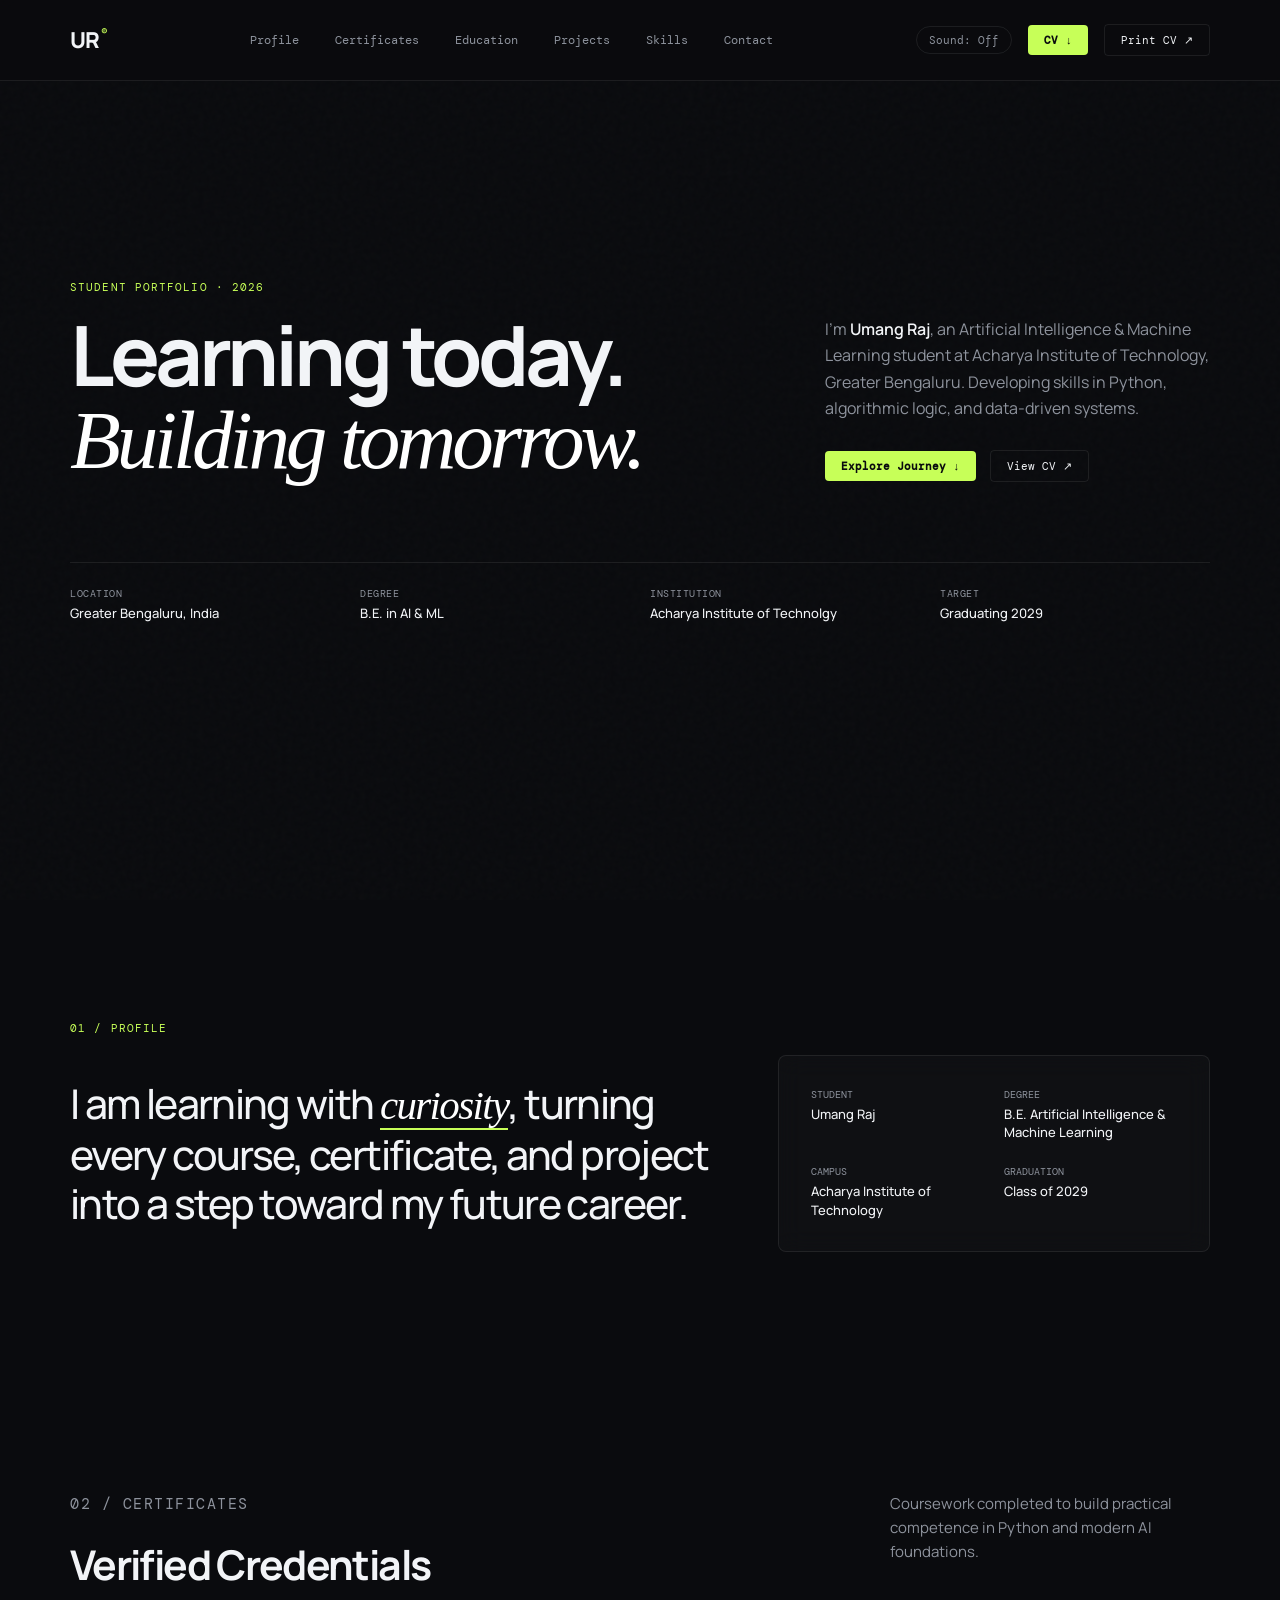
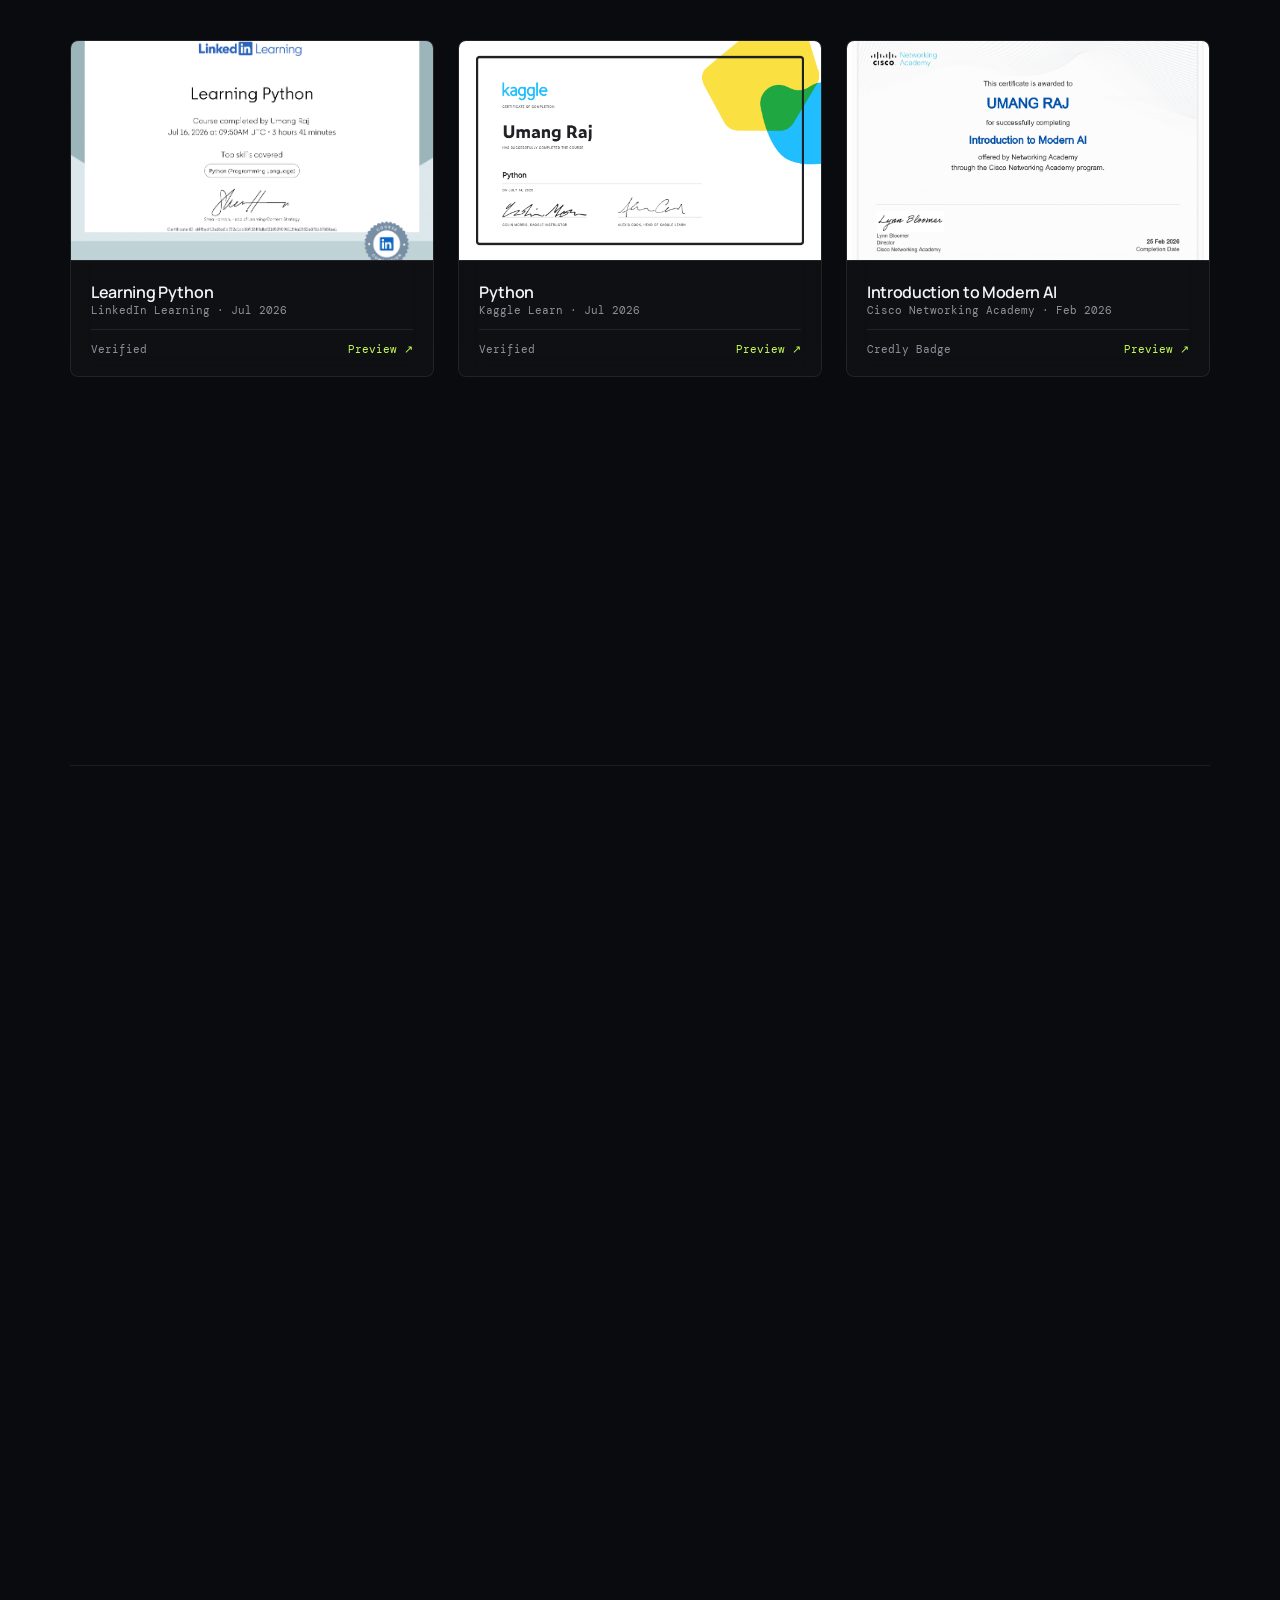
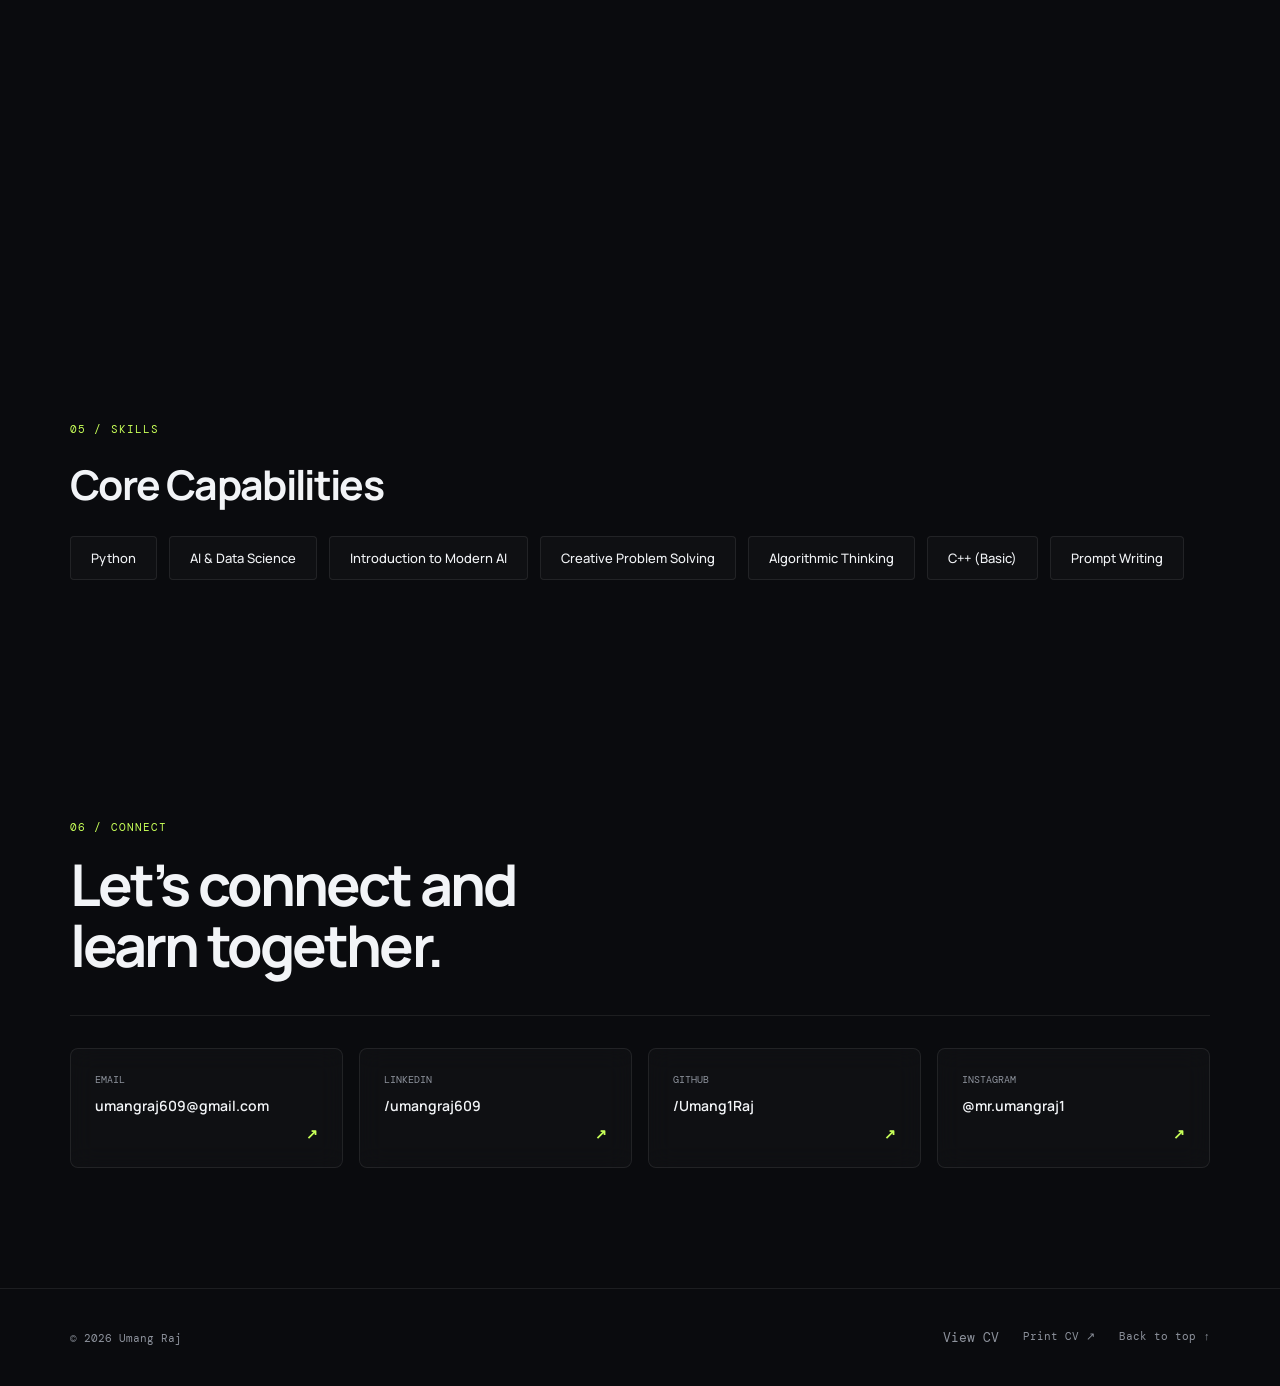
==== index.html @ 202e2e95 "first commit" ====
<!doctype html>
<html lang="en">
  <head>
    <meta charset="UTF-8" />
    <meta name="viewport" content="width=device-width, initial-scale=1.0" />
    <meta name="description" content="Umang Raj — AI & ML Student Portfolio. Minimalist 3D Website." />
    <title>Umang Raj — AI &amp; ML Student Portfolio</title>
    
    <!-- Fonts -->
    <link rel="preconnect" href="https://fonts.googleapis.com" />
    <link rel="preconnect" href="https://fonts.gstatic.com" crossorigin />
    <link href="https://fonts.googleapis.com/css2?family=DM+Mono:wght@400;500&family=Manrope:wght@400;500;600;700&display=swap" rel="stylesheet" />
    
    <link rel="stylesheet" href="styles.css" />
  </head>
  <body>
    <!-- Minimalist 3D WebGL Background -->
    <div id="webgl-canvas-container" aria-hidden="true"></div>
    <div class="grain" aria-hidden="true"></div>

    <!-- Minimalist Header -->
    <header class="site-header">
      <div class="wrap header-inner">
        <a class="logo" href="#top" aria-label="Umang Raj home">UR<span>®</span></a>
        
        <nav class="site-nav" id="site-nav" aria-label="Main navigation">
          <a href="#profile">Profile</a>
          <a href="#certificates">Certificates</a>
          <a href="#education">Education</a>
          <a href="#projects">Projects</a>
          <a href="#skills">Skills</a>
          <a href="#contact">Contact</a>
        </nav>

        <div class="header-actions">
          <button class="btn-audio" id="sound-toggle-btn" aria-label="Toggle sound effects">
            Sound: Off
          </button>
          <button class="btn-primary open-cv-modal" aria-label="View CV">
            CV ↓
          </button>
          <a class="btn-secondary" href="cv.html" target="_blank" rel="noreferrer">
            Print CV ↗
          </a>
          <button class="mobile-toggle" id="mobile-nav-toggle" aria-label="Toggle navigation">
            ☰
          </button>
        </div>
      </div>
    </header>

    <main id="top">
      <!-- HERO -->
      <section class="hero wrap section">
        <p class="eyebrow reveal">Student Portfolio · 2026</p>
        <div class="hero-grid">
          <h1 class="reveal">
            Learning today.<br />
            <em>Building tomorrow.</em>
          </h1>
          <div class="hero-intro reveal">
            <p>
              I’m <strong>Umang Raj</strong>, an Artificial Intelligence &amp; Machine Learning student at Acharya Institute of Technology, Greater Bengaluru. Developing skills in Python, algorithmic logic, and data-driven systems.
            </p>
            <div class="hero-actions">
              <a class="btn-primary" href="#certificates">
                Explore Journey ↓
              </a>
              <button class="btn-secondary open-cv-modal">
                View CV ↗
              </button>
            </div>
          </div>
        </div>

        <div class="hero-facts-row reveal">
          <div class="hero-fact">
            <span>Location</span>
            <strong>Greater Bengaluru, India</strong>
          </div>
          <div class="hero-fact">
            <span>Degree</span>
            <strong>B.E. in AI &amp; ML</strong>
          </div>
          <div class="hero-fact">
            <span>Institution</span>
            <strong>Acharya Institute of Technolgy</strong>
          </div>
          <div class="hero-fact">
            <span>Target</span>
            <strong>Graduating 2029</strong>
          </div>
        </div>
      </section>

      <!-- 01: PROFILE -->
      <section id="profile" class="profile wrap section">
        <p class="eyebrow reveal">01 / Profile</p>
        <div class="profile-content">
          <p class="display-quote reveal">
            I am learning with <mark>curiosity</mark>, turning every course, certificate, and project into a step toward my future career.
          </p>
          <div class="tilt-card profile-meta-card reveal">
            <div>
              <span>Student</span>
              <strong>Umang Raj</strong>
            </div>
            <div>
              <span>Degree</span>
              <strong>B.E. Artificial Intelligence &amp; Machine Learning</strong>
            </div>
            <div>
              <span>Campus</span>
              <strong>Acharya Institute of Technology</strong>
            </div>
            <div>
              <span>Graduation</span>
              <strong>Class of 2029</strong>
            </div>
          </div>
        </div>
      </section>

      <!-- 02: CERTIFICATES -->
      <section id="certificates" class="certificates wrap section">
        <div class="section-heading">
          <div>
            <p class="eyebrow reveal">02 / Certificates</p>
            <h2 class="reveal">Verified Credentials</h2>
          </div>
          <p class="reveal">
            Coursework completed to build practical competence in Python and modern AI foundations.
          </p>
        </div>

        <div class="cert-grid">
          <!-- Cert 1 -->
          <div class="tilt-card cert-card reveal" data-cert-id="python-linkedin">
            <div class="cert-thumb">
              <img src="assets/certificates/linkedin-learning-python-umang-raj.jpg" alt="Learning Python - LinkedIn Learning" loading="lazy" />
            </div>
            <div class="cert-info">
              <div>
                <h3>Learning Python</h3>
                <p>LinkedIn Learning · Jul 2026</p>
              </div>
              <div class="cert-footer">
                <span>Verified</span>
                <span class="link-inspect">Preview ↗</span>
              </div>
            </div>
          </div>

          <!-- Cert 2 -->
          <div class="tilt-card cert-card reveal" data-cert-id="python-kaggle">
            <div class="cert-thumb">
              <img src="assets/certificates/kaggle-python-umang-raj.png" alt="Python - Kaggle Learn" loading="lazy" />
            </div>
            <div class="cert-info">
              <div>
                <h3>Python</h3>
                <p>Kaggle Learn · Jul 2026</p>
              </div>
              <div class="cert-footer">
                <span>Verified</span>
                <span class="link-inspect">Preview ↗</span>
              </div>
            </div>
          </div>

          <!-- Cert 3 -->
          <div class="tilt-card cert-card reveal" data-cert-id="modern-ai-cisco">
            <div class="cert-thumb">
              <img src="assets/certificates/introduction-modern-ai-umang-raj.jpg" alt="Introduction to Modern AI - Cisco" loading="lazy" />
            </div>
            <div class="cert-info">
              <div>
                <h3>Introduction to Modern AI</h3>
                <p>Cisco Networking Academy · Feb 2026</p>
              </div>
              <div class="cert-footer">
                <span>Credly Badge</span>
                <span class="link-inspect">Preview ↗</span>
              </div>
            </div>
          </div>
        </div>
      </section>

      <!-- 03: EDUCATION -->
      <section id="education" class="education wrap section">
        <div class="section-heading">
          <div>
            <p class="eyebrow reveal">03 / Education</p>
            <h2 class="reveal">Academic Pathway</h2>
          </div>
          <p class="reveal">
            Foundational institutions that have shaped my analytical thinking and problem-solving skills.
          </p>
        </div>

        <div class="timeline">
          <div class="timeline-row reveal">
            <div class="timeline-date">2025 — 2029</div>
            <div class="timeline-title">
              <h3>B.E. in Artificial Intelligence &amp; Machine Learning</h3>
              <p>Acharya Institute of Technology</p>
            </div>
            <div class="timeline-desc">
              Core studies in artificial intelligence, machine learning, Python programming, and algorithmic problem solving.
            </div>
          </div>

          <div class="timeline-row reveal">
            <div class="timeline-date">2023 — 2025</div>
            <div class="timeline-title">
              <h3>Class 12 / Pre-University</h3>
              <p>Cambridge Pre-University College</p>
            </div>
            <div class="timeline-desc">
              Completed pre-university education with an emphasis on science, mathematics, and logic.
            </div>
          </div>

          <div class="timeline-row reveal">
            <div class="timeline-date">2022 — 2023</div>
            <div class="timeline-title">
              <h3>Class 10 / CBSE</h3>
              <p>Naryan E-Techno School</p>
            </div>
            <div class="timeline-desc">
              Completed secondary school education with academic distinction.
            </div>
          </div>
        </div>
      </section>

      <!-- 04: PROJECTS -->
      <section id="projects" class="projects wrap section">
        <div class="section-heading">
          <div>
            <p class="eyebrow reveal">04 / Projects</p>
            <h2 class="reveal">Featured Work</h2>
          </div>
          <p class="reveal">
            Hands-on software projects and public coding practice.
          </p>
        </div>

        <div class="projects-grid">
          <!-- Featured: Expense Tracker -->
          <div class="tilt-card project-card reveal">
            <div>
              <span class="project-tag">Latest Repository · 2026</span>
              <h3>Personal Expense Tracker</h3>
              <p>
                A lightweight Python application for tracking daily spending. Features a modular architecture separating data entry, search, display, and calculations, built with structured nested dictionaries.
              </p>
              <ul class="project-pills">
                <li>Python 3</li>
                <li>Modular Architecture</li>
                <li>CLI Application</li>
                <li>Nested Dictionaries</li>
              </ul>
            </div>
            <div>
              <a class="btn-primary" href="https://github.com/Umang1Raj/Expense-Tracker" target="_blank" rel="noreferrer">
                View on GitHub ↗
              </a>
            </div>
          </div>

          <!-- Practice Lab: Learn -->
          <div class="tilt-card project-card reveal">
            <div>
              <span class="project-tag">Foundational Lab</span>
              <h3>Python Learning &amp; Practice</h3>
              <p>
                Systematic documentation of Python fundamentals, pattern problems, algorithmic exercises, and data structures.
              </p>
              <ul class="project-pills">
                <li>Python</li>
                <li>Jupyter Notebook</li>
                <li>Logic Building</li>
              </ul>
            </div>
            <div>
              <a class="btn-secondary" href="https://github.com/Umang1Raj/Learn" target="_blank" rel="noreferrer">
                View on GitHub ↗
              </a>
            </div>
          </div>
        </div>
      </section>

      <!-- 05: SKILLS -->
      <section id="skills" class="skills wrap section">
        <p class="eyebrow reveal">05 / Skills</p>
        <h2 class="reveal" style="font-size:clamp(28px, 3.2vw, 42px); letter-spacing:-0.04em;">Core Capabilities</h2>
        
        <div class="skills-wrap reveal">
          <div class="skill-item">Python</div>
          <div class="skill-item">AI &amp; Data Science</div>
          <div class="skill-item">Introduction to Modern AI</div>
          <div class="skill-item">Creative Problem Solving</div>
          <div class="skill-item">Algorithmic Thinking</div>
          <div class="skill-item">C++ (Basic)</div>
          <div class="skill-item">Prompt Writing</div>
        </div>
      </section>

      <!-- 06: CONNECT -->
      <section id="contact" class="contact wrap section">
        <p class="eyebrow reveal">06 / Connect</p>
        <h2 class="contact-headline reveal">
          Let’s connect and<br />
          learn together.
        </h2>

        <div class="contact-channels reveal">
          <a class="tilt-card contact-box" href="mailto:umangraj609@gmail.com">
            <span>Email</span>
            <strong>umangraj609@gmail.com</strong>
            <b>↗</b>
          </a>

          <a class="tilt-card contact-box" href="https://www.linkedin.com/in/umangraj609" target="_blank" rel="noreferrer">
            <span>LinkedIn</span>
            <strong>/umangraj609</strong>
            <b>↗</b>
          </a>

          <a class="tilt-card contact-box" href="https://github.com/Umang1Raj" target="_blank" rel="noreferrer">
            <span>GitHub</span>
            <strong>/Umang1Raj</strong>
            <b>↗</b>
          </a>

          <a class="tilt-card contact-box" href="https://www.instagram.com/mr.umangraj1?igsi=MTB0OGN3YnlydnFxZw==" target="_blank" rel="noreferrer">
            <span>Instagram</span>
            <strong>@mr.umangraj1</strong>
            <b>↗</b>
          </a>
        </div>
      </section>
    </main>

    <!-- FOOTER -->
    <footer class="site-footer">
      <div class="wrap footer-inner">
        <span>© 2026 Umang Raj</span>
        <div class="footer-links">
          <button class="open-cv-modal" style="cursor:pointer;">View CV</button>
          <a href="cv.html" target="_blank" rel="noreferrer">Print CV ↗</a>
          <a href="#top">Back to top ↑</a>
        </div>
      </div>
    </footer>

    <!-- CERTIFICATE PREVIEW MODAL -->
    <div class="modal-overlay" id="cert-modal" role="dialog" aria-modal="true" aria-labelledby="cert-modal-title">
      <div class="modal-backdrop" id="cert-modal-backdrop"></div>
      <div class="modal-dialog">
        <div class="modal-header">
          <h3 id="cert-modal-title">Certificate Details</h3>
          <button class="modal-close-btn" id="cert-modal-close" aria-label="Close modal">✕</button>
        </div>
        <div class="modal-body">
          <div class="modal-img-container">
            <img id="cert-modal-img" src="" alt="Certificate" />
          </div>
          <div style="display:flex; justify-content:space-between; align-items:center; font-family:var(--font-mono); font-size:12px;">
            <span id="cert-modal-issuer" style="color:var(--lime);"></span>
            <span id="cert-modal-date" style="color:var(--muted);"></span>
          </div>
        </div>
        <div class="modal-footer">
          <span style="font-family:var(--font-mono); font-size:11px; color:var(--muted);">Official Credential</span>
          <a class="btn-primary" id="cert-modal-link" href="#" target="_blank" rel="noreferrer">
            Verify Credential ↗
          </a>
        </div>
      </div>
    </div>

    <!-- CV PREVIEW MODAL -->
    <div class="modal-overlay" id="cv-modal" role="dialog" aria-modal="true" aria-labelledby="cv-modal-title">
      <div class="modal-backdrop" id="cv-modal-backdrop"></div>
      <div class="modal-dialog">
        <div class="modal-header">
          <h3 id="cv-modal-title">Umang Raj — Résumé</h3>
          <button class="modal-close-btn" id="cv-modal-close" aria-label="Close modal">✕</button>
        </div>
        <div class="modal-body">
          <div class="cv-preview-container">
            <h1>Umang Raj</h1>
            <p class="cv-subtitle">B.E. AI &amp; ML Student · Acharya Institute of Technology, Bengaluru</p>

            <div class="cv-block">
              <h4>Profile</h4>
              <p>AI and Machine Learning student developing a strong foundation in Python, problem solving, and data-driven thinking. Documenting learning through hands-on practice and public GitHub projects.</p>
            </div>

            <div class="cv-block">
              <h4>Education</h4>
              <div style="margin-bottom:8px;">
                <strong>B.E. in AI &amp; ML — Acharya Institute of Technology</strong>
                <p style="font-family:var(--font-mono); font-size:11px; color:var(--lime);">2025 – 2029</p>
              </div>
              <div style="margin-bottom:8px;">
                <strong>Class 12 / Pre-University — Cambridge Pre-University College</strong>
                <p style="font-family:var(--font-mono); font-size:11px; color:var(--muted);">2023 – 2025</p>
              </div>
              <div>
                <strong>Class 10 / CBSE — Naryan E-Techno School</strong>
                <p style="font-family:var(--font-mono); font-size:11px; color:var(--muted);">2022 – 2023</p>
              </div>
            </div>

            <div class="cv-block">
              <h4>Projects</h4>
              <div style="margin-bottom:8px;">
                <strong>Personal Expense Tracker (GitHub: Umang1Raj/Expense-Tracker)</strong>
                <p style="margin-top:2px;">Modular Python application with nested dictionary data structures, expense categorization, and daily total calculations.</p>
              </div>
              <div>
                <strong>Python Learning &amp; Practice (GitHub: Umang1Raj/Learn)</strong>
                <p style="margin-top:2px;">Technical notes, Python practice programs, pattern logic, and problem-solving exercises documented in public.</p>
              </div>
            </div>

            <div class="cv-block">
              <h4>Certificates</h4>
              <p>• <strong>Learning Python</strong> — LinkedIn Learning (Jul 2026)</p>
              <p>• <strong>Python</strong> — Kaggle Learn (Jul 2026)</p>
              <p>• <strong>Introduction to Modern AI</strong> — Cisco Networking Academy (Feb 2026)</p>
            </div>

            <div class="cv-block" style="border-bottom:none;">
              <h4>Skills</h4>
              <p>Python · C++ (basic) · Problem solving · Creative problem solving · AI &amp; Data Science · Modern AI fundamentals</p>
            </div>
          </div>
        </div>
        <div class="modal-footer">
          <a class="btn-secondary" href="cv.html" target="_blank" rel="noreferrer">
            Open Full CV Page ↗
          </a>
          <button class="btn-primary" onclick="window.print()">
            Print / Save PDF ↓
          </button>
        </div>
      </div>
    </div>

    <!-- Scripts -->
    <script src="https://cdnjs.cloudflare.com/ajax/libs/three.js/r128/three.min.js"></script>
    <script src="js/sound-fx.js"></script>
    <script src="js/three-scene.js"></script>
    <script src="js/app.js"></script>
  </body>
</html>
---- styles.css ----
:root {
  --bg: #0a0b0e;
  --surface: rgba(255, 255, 255, 0.025);
  --surface-hover: rgba(255, 255, 255, 0.05);
  --line: rgba(255, 255, 255, 0.08);
  --line-hover: rgba(255, 255, 255, 0.18);
  --ink: #f2f4f7;
  --muted: #8e939d;
  --lime: #c7ff58;
  --font-sans: 'Manrope', -apple-system, BlinkMacSystemFont, sans-serif;
  --font-mono: 'DM Mono', monospace;
  --font-serif: Georgia, serif;
}

* {
  box-sizing: border-box;
  margin: 0;
  padding: 0;
}

html {
  scroll-behavior: smooth;
  background-color: var(--bg);
  color: var(--ink);
  font-family: var(--font-sans);
}

body {
  overflow-x: hidden;
  position: relative;
  background-color: var(--bg);
  min-height: 100vh;
}

a {
  color: inherit;
  text-decoration: none;
}

button {
  font-family: inherit;
  border: none;
  background: none;
  cursor: pointer;
  color: inherit;
}

/* 3D WebGL Canvas */
#webgl-canvas-container {
  position: fixed;
  inset: 0;
  width: 100vw;
  height: 100vh;
  z-index: 1;
  pointer-events: none;
}

#webgl-canvas-container canvas {
  width: 100% !important;
  height: 100% !important;
}

/* Subtle Grain */
.grain {
  position: fixed;
  inset: 0;
  pointer-events: none;
  z-index: 2;
  opacity: 0.035;
  background-image: url("data:image/svg+xml,%3Csvg viewBox='0 0 180 180' xmlns='http://www.w3.org/2000/svg'%3E%3Cfilter id='n'%3E%3CfeTurbulence type='fractalNoise' baseFrequency='.9' numOctaves='2' stitchTiles='stitch'/%3E%3C/filter%3E%3Crect width='100%25' height='100%25' filter='url(%23n)' opacity='.6'/%3E%3C/svg%3E");
}

/* Container */
.wrap {
  width: min(1140px, calc(100% - 64px));
  margin-inline: auto;
  position: relative;
  z-index: 3;
}

.section {
  padding-block: 120px;
}

/* Header */
.site-header {
  position: sticky;
  top: 0;
  z-index: 40;
  backdrop-filter: blur(20px);
  -webkit-backdrop-filter: blur(20px);
  background: rgba(10, 11, 14, 0.7);
  border-bottom: 1px solid var(--line);
}

.header-inner {
  height: 80px;
  display: flex;
  align-items: center;
  justify-content: space-between;
}

.logo {
  font-size: 22px;
  font-weight: 800;
  letter-spacing: -1px;
}

.logo span {
  color: var(--lime);
  font-size: 10px;
  vertical-align: top;
  margin-left: 2px;
}

.site-nav {
  display: flex;
  gap: 36px;
}

.site-nav a {
  font-family: var(--font-mono);
  font-size: 12px;
  color: var(--muted);
  transition: color 0.2s;
}

.site-nav a:hover {
  color: var(--ink);
}

.header-actions {
  display: flex;
  align-items: center;
  gap: 16px;
}

.btn-audio {
  font-family: var(--font-mono);
  font-size: 11px;
  color: var(--muted);
  padding: 6px 12px;
  border: 1px solid var(--line);
  border-radius: 99px;
  transition: all 0.2s;
}

.btn-audio:hover {
  color: var(--ink);
  border-color: var(--line-hover);
}

.btn-audio.active {
  color: var(--lime);
  border-color: var(--lime);
}

.btn-primary {
  background: var(--lime);
  color: #0a0b0e;
  padding: 8px 16px;
  font-family: var(--font-mono);
  font-weight: 700;
  font-size: 11px;
  border-radius: 4px;
  display: inline-flex;
  align-items: center;
  gap: 6px;
  transition: transform 0.2s, opacity 0.2s;
}

.btn-primary:hover {
  transform: translateY(-1px);
  opacity: 0.95;
}

.btn-secondary {
  border: 1px solid var(--line);
  color: var(--ink);
  padding: 8px 16px;
  font-family: var(--font-mono);
  font-size: 11px;
  border-radius: 4px;
  display: inline-flex;
  align-items: center;
  gap: 6px;
  transition: all 0.2s;
}

.btn-secondary:hover {
  border-color: var(--line-hover);
  background: var(--surface);
}

.mobile-toggle {
  display: none;
  font-size: 22px;
  color: var(--ink);
}

/* Eyebrows */
.eyebrow {
  color: var(--lime);
  font-family: var(--font-mono);
  font-size: 11px;
  text-transform: uppercase;
  letter-spacing: 0.1em;
  margin-bottom: 20px;
}

/* Hero */
.hero {
  min-height: calc(100vh - 80px);
  display: flex;
  flex-direction: column;
  justify-content: center;
  padding-top: 40px;
}

.hero-grid {
  display: grid;
  grid-template-columns: 1.3fr 0.7fr;
  gap: 40px;
  align-items: flex-end;
}

.hero h1 {
  font-size: clamp(44px, 6.5vw, 92px);
  font-weight: 700;
  line-height: 0.98;
  letter-spacing: -0.05em;
}

.hero h1 em {
  font-family: var(--font-serif);
  font-weight: 400;
  font-style: italic;
  color: #fff;
}

.hero-intro p {
  color: var(--muted);
  font-size: 16px;
  line-height: 1.65;
  margin-bottom: 28px;
}

.hero-intro strong {
  color: var(--ink);
  font-weight: 600;
}

.hero-actions {
  display: flex;
  align-items: center;
  gap: 14px;
}

.hero-facts-row {
  margin-top: 80px;
  display: grid;
  grid-template-columns: repeat(4, 1fr);
  gap: 20px;
  padding-top: 24px;
  border-top: 1px solid var(--line);
}

.hero-fact {
  display: flex;
  flex-direction: column;
  gap: 4px;
}

.hero-fact span {
  font-family: var(--font-mono);
  font-size: 10px;
  color: var(--muted);
  text-transform: uppercase;
  letter-spacing: 0.05em;
}

.hero-fact strong {
  font-size: 13px;
  font-weight: 500;
}

/* Minimalist 3D Tilt Cards */
.tilt-card {
  background: var(--surface);
  border: 1px solid var(--line);
  border-radius: 8px;
  backdrop-filter: blur(12px);
  -webkit-backdrop-filter: blur(12px);
  transition: transform 0.18s ease-out, border-color 0.25s ease, background 0.25s ease;
  transform-style: preserve-3d;
}

.tilt-card:hover {
  border-color: var(--line-hover);
  background: var(--surface-hover);
}

/* Section Heading */
.section-heading {
  display: flex;
  justify-content: space-between;
  align-items: flex-start;
  margin-bottom: 48px;
  gap: 32px;
}

.section-heading h2 {
  font-size: clamp(28px, 3.2vw, 42px);
  letter-spacing: -0.04em;
  font-weight: 700;
}

.section-heading p {
  color: var(--muted);
  font-size: 15px;
  line-height: 1.6;
  max-width: 320px;
}

/* Profile */
.profile-content {
  display: grid;
  grid-template-columns: 1.2fr 0.8fr;
  gap: 60px;
  align-items: center;
}

.display-quote {
  font-size: clamp(28px, 3.2vw, 46px);
  line-height: 1.2;
  letter-spacing: -0.04em;
  font-weight: 500;
}

.display-quote mark {
  color: #fff;
  background: none;
  font-family: var(--font-serif);
  font-style: italic;
  border-bottom: 2px solid var(--lime);
}

.profile-meta-card {
  padding: 32px;
  display: grid;
  grid-template-columns: 1fr 1fr;
  gap: 24px 20px;
}

.profile-meta-card div {
  display: flex;
  flex-direction: column;
  gap: 4px;
}

.profile-meta-card span {
  font-family: var(--font-mono);
  font-size: 10px;
  color: var(--muted);
  text-transform: uppercase;
}

.profile-meta-card strong {
  font-size: 13px;
  font-weight: 500;
  line-height: 1.4;
}

/* Certificates */
.cert-grid {
  display: grid;
  grid-template-columns: repeat(3, 1fr);
  gap: 24px;
}

.cert-card {
  display: flex;
  flex-direction: column;
  cursor: pointer;
  overflow: hidden;
}

.cert-thumb {
  height: 220px;
  background: #0f1115;
  display: flex;
  align-items: center;
  justify-content: center;
  border-bottom: 1px solid var(--line);
  overflow: hidden;
}

.cert-thumb img {
  width: 100%;
  height: 100%;
  object-fit: cover;
  transition: transform 0.4s ease;
}

.cert-card:hover .cert-thumb img {
  transform: scale(1.04);
}

.cert-info {
  padding: 20px;
  display: flex;
  flex-direction: column;
  gap: 12px;
}

.cert-info h3 {
  font-size: 16px;
  font-weight: 600;
  letter-spacing: -0.02em;
}

.cert-info p {
  color: var(--muted);
  font-family: var(--font-mono);
  font-size: 11px;
}

.cert-footer {
  display: flex;
  justify-content: space-between;
  align-items: center;
  padding-top: 12px;
  border-top: 1px solid var(--line);
  font-family: var(--font-mono);
  font-size: 11px;
}

.cert-footer span {
  color: var(--muted);
}

.cert-footer .link-inspect {
  color: var(--lime);
}

/* Timeline */
.timeline {
  border-top: 1px solid var(--line);
}

.timeline-row {
  display: grid;
  grid-template-columns: 140px 1fr 1.2fr;
  gap: 32px;
  align-items: center;
  padding-block: 32px;
  border-bottom: 1px solid var(--line);
  transition: background 0.2s, padding-inline 0.2s;
}

.timeline-row:hover {
  background: rgba(255, 255, 255, 0.015);
  padding-inline: 16px;
}

.timeline-date {
  font-family: var(--font-mono);
  font-size: 12px;
  color: var(--lime);
}

.timeline-title h3 {
  font-size: 16px;
  font-weight: 600;
  margin-bottom: 4px;
}

.timeline-title p {
  color: var(--muted);
  font-family: var(--font-mono);
  font-size: 11px;
}

.timeline-desc {
  color: var(--muted);
  font-size: 13px;
  line-height: 1.6;
}

/* Projects */
.projects-grid {
  display: grid;
  grid-template-columns: 1.2fr 0.8fr;
  gap: 24px;
}

.project-card {
  padding: 32px;
  display: flex;
  flex-direction: column;
  justify-content: space-between;
}

.project-tag {
  font-family: var(--font-mono);
  font-size: 10px;
  color: var(--lime);
  text-transform: uppercase;
  margin-bottom: 12px;
  display: block;
}

.project-card h3 {
  font-size: 24px;
  font-weight: 700;
  letter-spacing: -0.03em;
  margin-bottom: 12px;
}

.project-card p {
  color: var(--muted);
  font-size: 14px;
  line-height: 1.6;
  margin-bottom: 24px;
}

.project-pills {
  display: flex;
  flex-wrap: wrap;
  gap: 8px;
  list-style: none;
  margin-bottom: 28px;
}

.project-pills li {
  font-family: var(--font-mono);
  font-size: 10px;
  padding: 4px 10px;
  border: 1px solid var(--line);
  border-radius: 4px;
  color: var(--ink);
}

/* Skills */
.skills-wrap {
  display: flex;
  flex-wrap: wrap;
  gap: 12px;
  margin-top: 24px;
}

.skill-item {
  padding: 12px 20px;
  font-size: 13px;
  font-weight: 500;
  color: var(--ink);
  background: var(--surface);
  border: 1px solid var(--line);
  border-radius: 4px;
  transition: all 0.2s;
}

.skill-item:hover {
  border-color: var(--lime);
  color: var(--lime);
  transform: translateY(-2px);
}

/* Connect */
.contact-headline {
  font-size: clamp(32px, 4.5vw, 64px);
  line-height: 1.05;
  letter-spacing: -0.05em;
  margin-bottom: 40px;
}

.contact-channels {
  display: grid;
  grid-template-columns: repeat(4, 1fr);
  gap: 16px;
  border-top: 1px solid var(--line);
  padding-top: 32px;
}

.contact-box {
  padding: 24px;
  display: flex;
  flex-direction: column;
  justify-content: space-between;
  min-height: 120px;
}

.contact-box:hover {
  border-color: var(--lime);
}

.contact-box span {
  font-family: var(--font-mono);
  font-size: 10px;
  color: var(--muted);
  text-transform: uppercase;
}

.contact-box strong {
  font-size: 14px;
  font-weight: 600;
  overflow-wrap: anywhere;
  color: var(--ink);
}

.contact-box b {
  font-family: var(--font-mono);
  font-size: 14px;
  color: var(--lime);
  align-self: flex-end;
}

/* Footer */
.site-footer {
  padding-block: 40px;
  border-top: 1px solid var(--line);
  font-family: var(--font-mono);
  font-size: 11px;
  color: var(--muted);
}

.footer-inner {
  display: flex;
  justify-content: space-between;
  align-items: center;
}

.footer-links {
  display: flex;
  gap: 24px;
}

.footer-links a:hover {
  color: var(--ink);
}

/* Scroll Reveal */
.reveal {
  opacity: 0;
  transform: translateY(16px);
  transition: opacity 0.6s ease, transform 0.6s ease;
}

.reveal.visible {
  opacity: 1;
  transform: translateY(0);
}

/* Modals */
.modal-overlay {
  position: fixed;
  inset: 0;
  z-index: 100;
  display: flex;
  align-items: center;
  justify-content: center;
  opacity: 0;
  pointer-events: none;
  transition: opacity 0.25s ease;
}

.modal-overlay.active {
  opacity: 1;
  pointer-events: auto;
}

.modal-backdrop {
  position: absolute;
  inset: 0;
  background: rgba(10, 11, 14, 0.85);
  backdrop-filter: blur(16px);
  -webkit-backdrop-filter: blur(16px);
}

.modal-dialog {
  position: relative;
  z-index: 10;
  width: min(720px, calc(100% - 32px));
  max-height: 88vh;
  overflow-y: auto;
  background: #0f1115;
  border: 1px solid var(--line-hover);
  border-radius: 8px;
  display: flex;
  flex-direction: column;
}

.modal-header {
  padding: 18px 24px;
  border-bottom: 1px solid var(--line);
  display: flex;
  justify-content: space-between;
  align-items: center;
}

.modal-header h3 {
  font-size: 16px;
  font-weight: 600;
}

.modal-close-btn {
  font-family: var(--font-mono);
  font-size: 20px;
  color: var(--muted);
  cursor: pointer;
}

.modal-close-btn:hover {
  color: var(--ink);
}

.modal-body {
  padding: 24px;
  display: flex;
  flex-direction: column;
  gap: 16px;
}

.modal-img-container {
  width: 100%;
  max-height: 440px;
  overflow: hidden;
  border: 1px solid var(--line);
  border-radius: 4px;
  background: #000;
  display: flex;
  align-items: center;
  justify-content: center;
}

.modal-img-container img {
  width: 100%;
  height: auto;
  max-height: 440px;
  object-fit: contain;
}

.modal-footer {
  padding: 16px 24px;
  border-top: 1px solid var(--line);
  display: flex;
  justify-content: space-between;
  align-items: center;
  background: #0b0c0f;
}

/* CV Preview Content in Modal */
.cv-preview-container {
  color: #cfd3dc;
  font-size: 13px;
  line-height: 1.6;
}

.cv-preview-container h1 {
  font-size: 24px;
  color: #fff;
  margin-bottom: 2px;
}

.cv-preview-container .cv-subtitle {
  font-family: var(--font-mono);
  color: var(--lime);
  font-size: 11px;
  margin-bottom: 20px;
}

.cv-block {
  margin-bottom: 20px;
  padding-bottom: 16px;
  border-bottom: 1px solid var(--line);
}

.cv-block h4 {
  font-family: var(--font-mono);
  font-size: 11px;
  color: var(--muted);
  text-transform: uppercase;
  margin-bottom: 8px;
}

/* Responsive */
@media (max-width: 900px) {
  .hero-grid,
  .profile-content,
  .projects-grid {
    grid-template-columns: 1fr;
    gap: 36px;
  }
  .cert-grid {
    grid-template-columns: 1fr;
  }
  .contact-channels {
    grid-template-columns: 1fr 1fr;
  }
  .hero-facts-row {
    grid-template-columns: 1fr 1fr;
  }
  .timeline-row {
    grid-template-columns: 1fr;
    gap: 8px;
  }
}

@media (max-width: 680px) {
  .wrap {
    width: calc(100% - 32px);
  }
  .section {
    padding-block: 72px;
  }
  .site-nav {
    display: none;
  }
  .mobile-toggle {
    display: block;
  }
  .site-nav.nav-open {
    display: flex;
    position: absolute;
    top: 80px;
    left: 0;
    width: 100%;
    background: #0a0b0e;
    border-bottom: 1px solid var(--line);
    flex-direction: column;
    padding: 20px;
    gap: 16px;
  }
  .contact-channels {
    grid-template-columns: 1fr;
  }
  .hero-facts-row {
    grid-template-columns: 1fr;
  }
  .footer-inner {
    flex-direction: column;
    gap: 16px;
    text-align: center;
  }
}
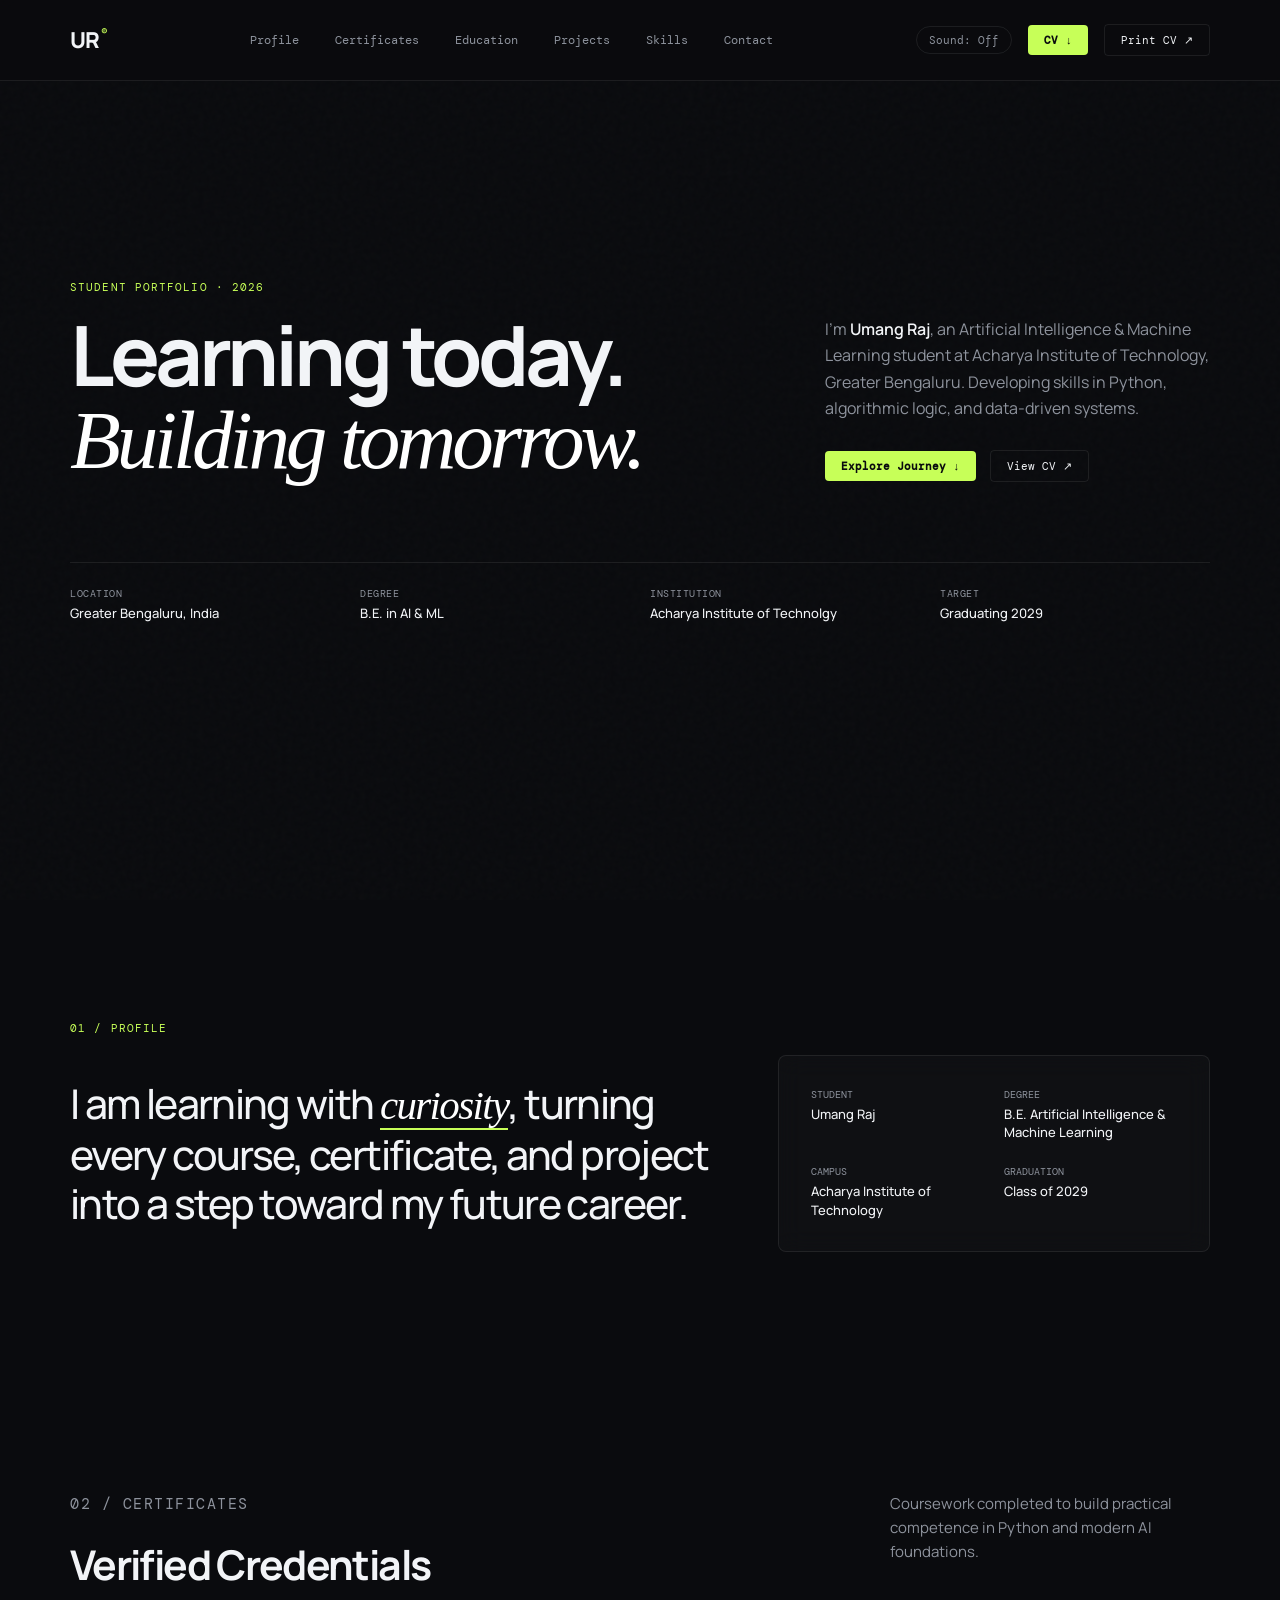
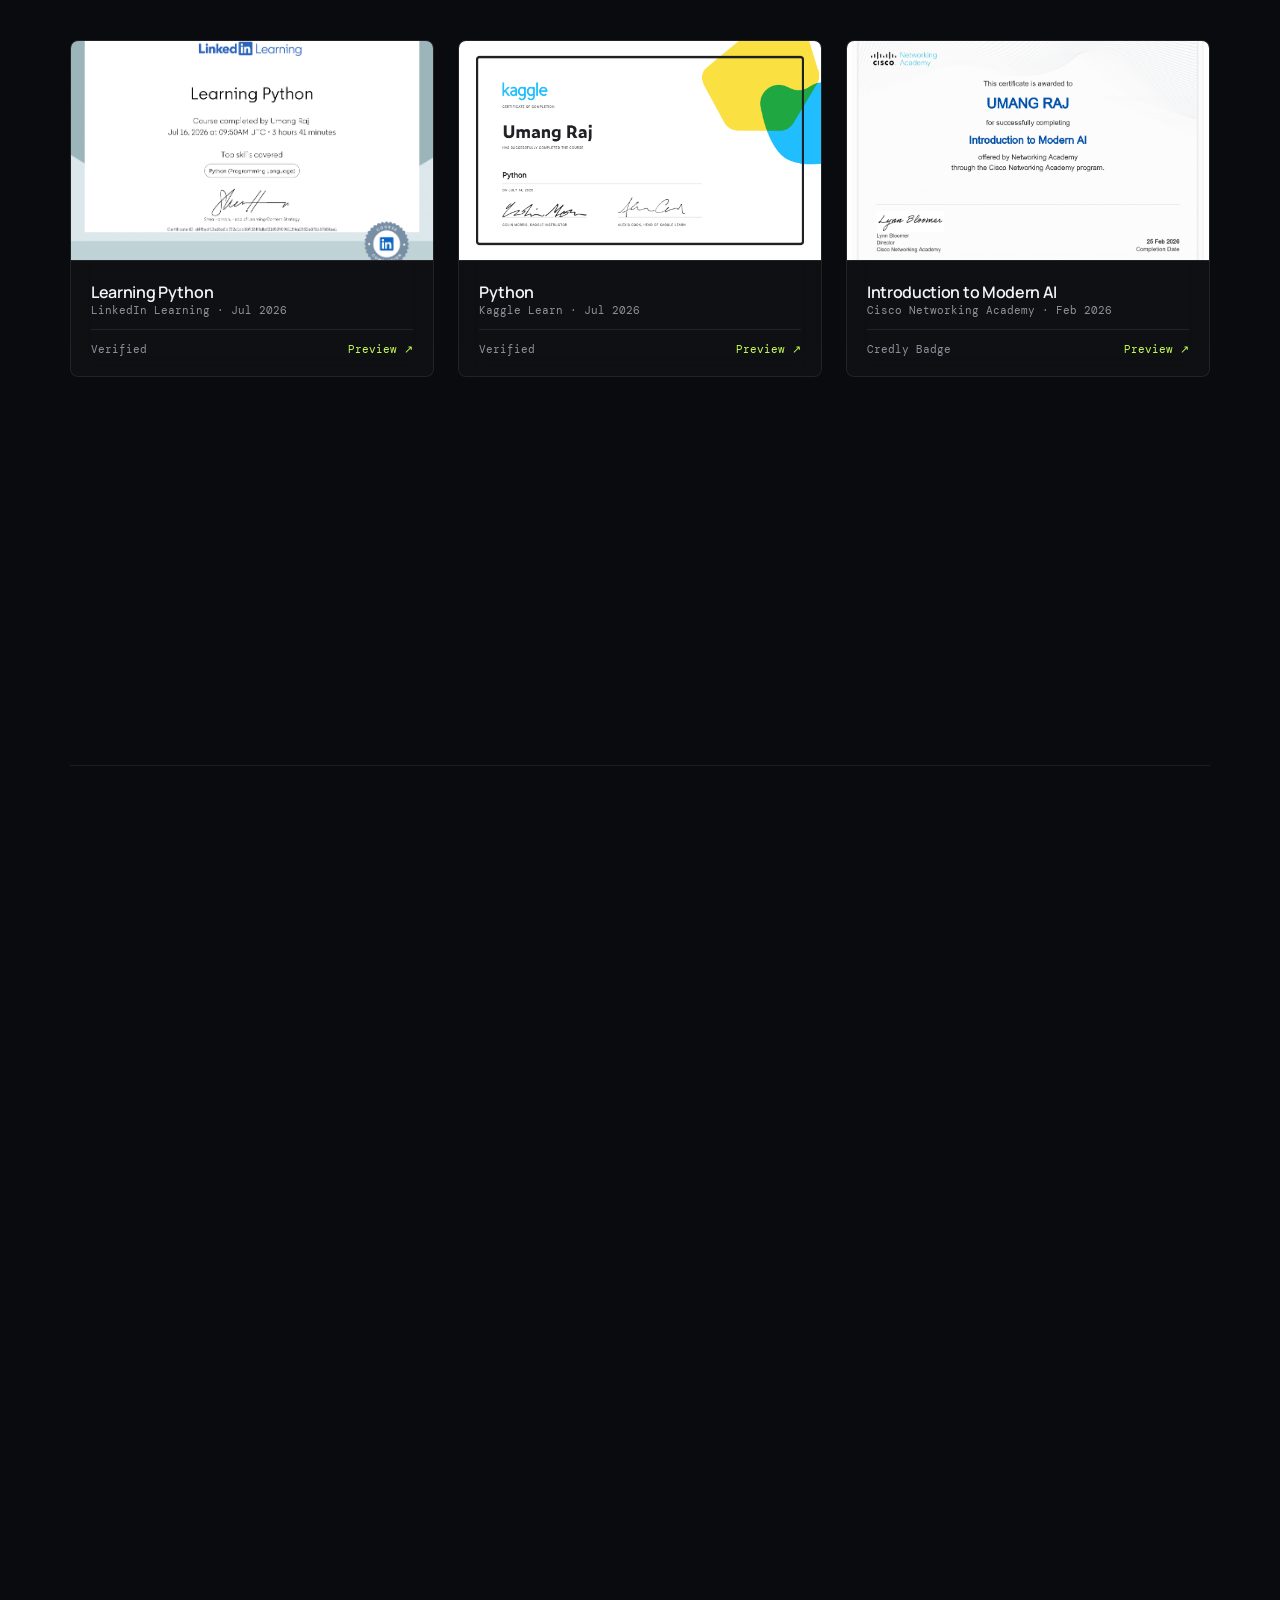
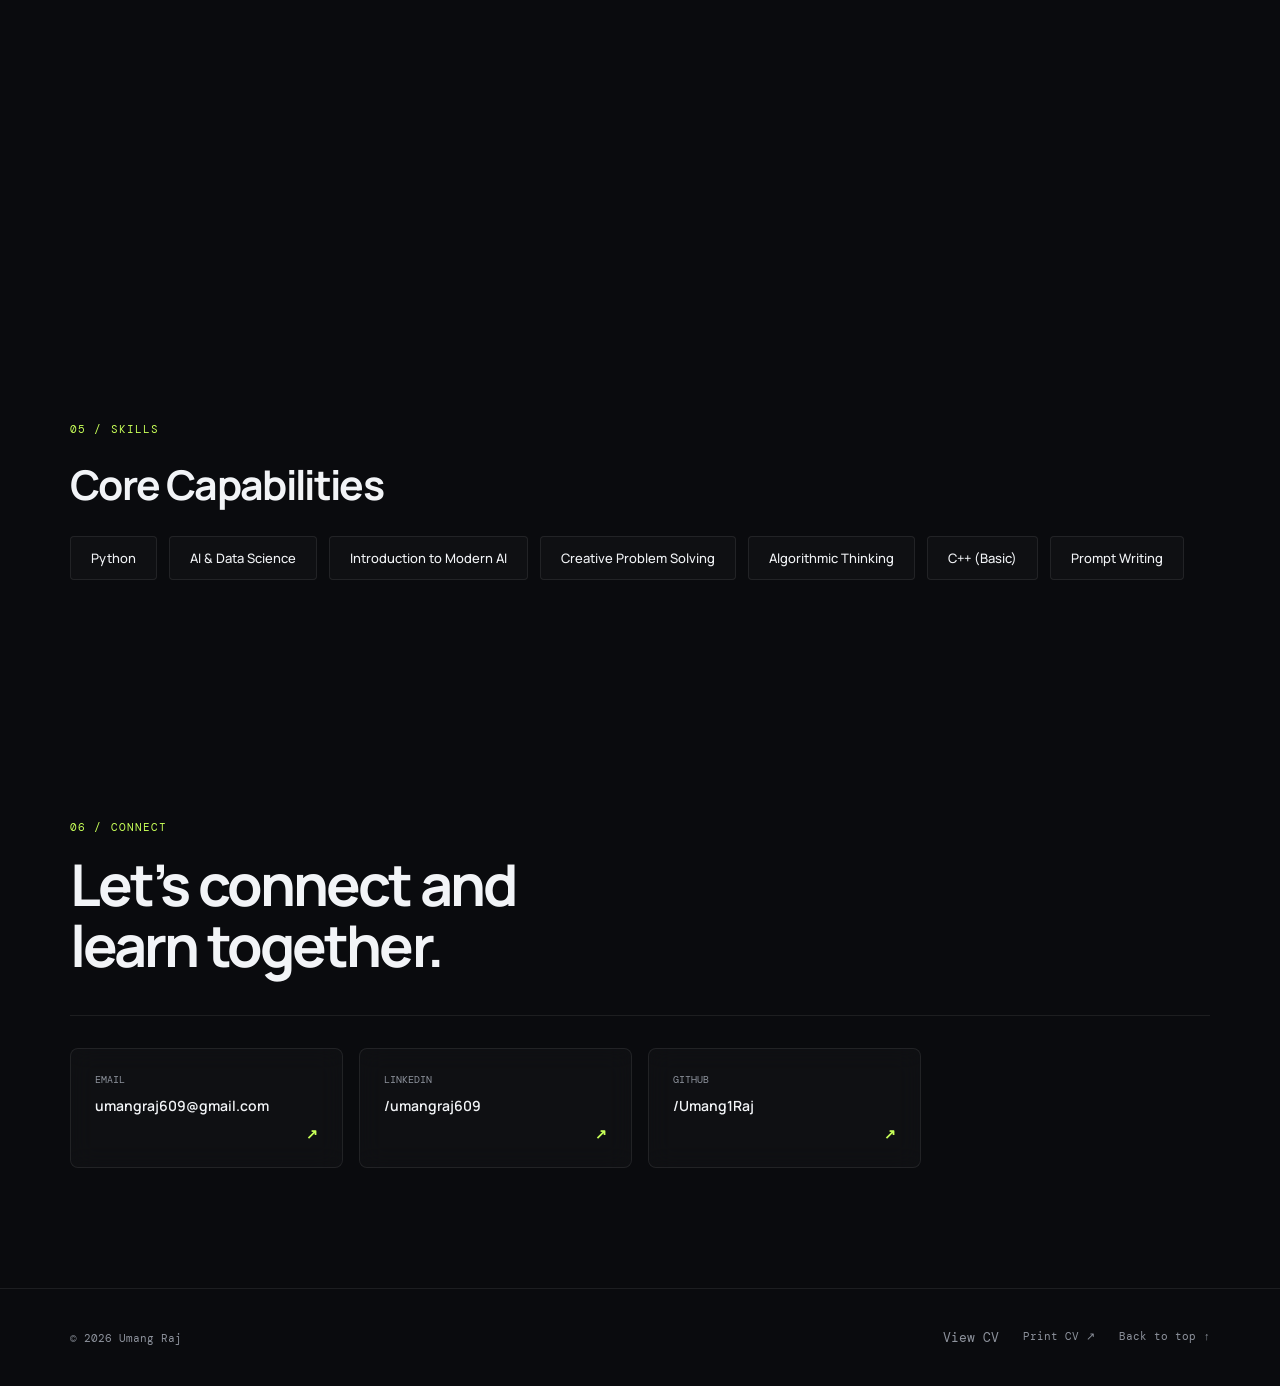
==== commit 5d8b108a: "small change" ====
--- a/index.html
+++ b/index.html
@@ -335,12 +335,6 @@
             <strong>/Umang1Raj</strong>
             <b>↗</b>
           </a>
-
-          <a class="tilt-card contact-box" href="https://www.instagram.com/mr.umangraj1?igsi=MTB0OGN3YnlydnFxZw==" target="_blank" rel="noreferrer">
-            <span>Instagram</span>
-            <strong>@mr.umangraj1</strong>
-            <b>↗</b>
-          </a>
         </div>
       </section>
     </main>
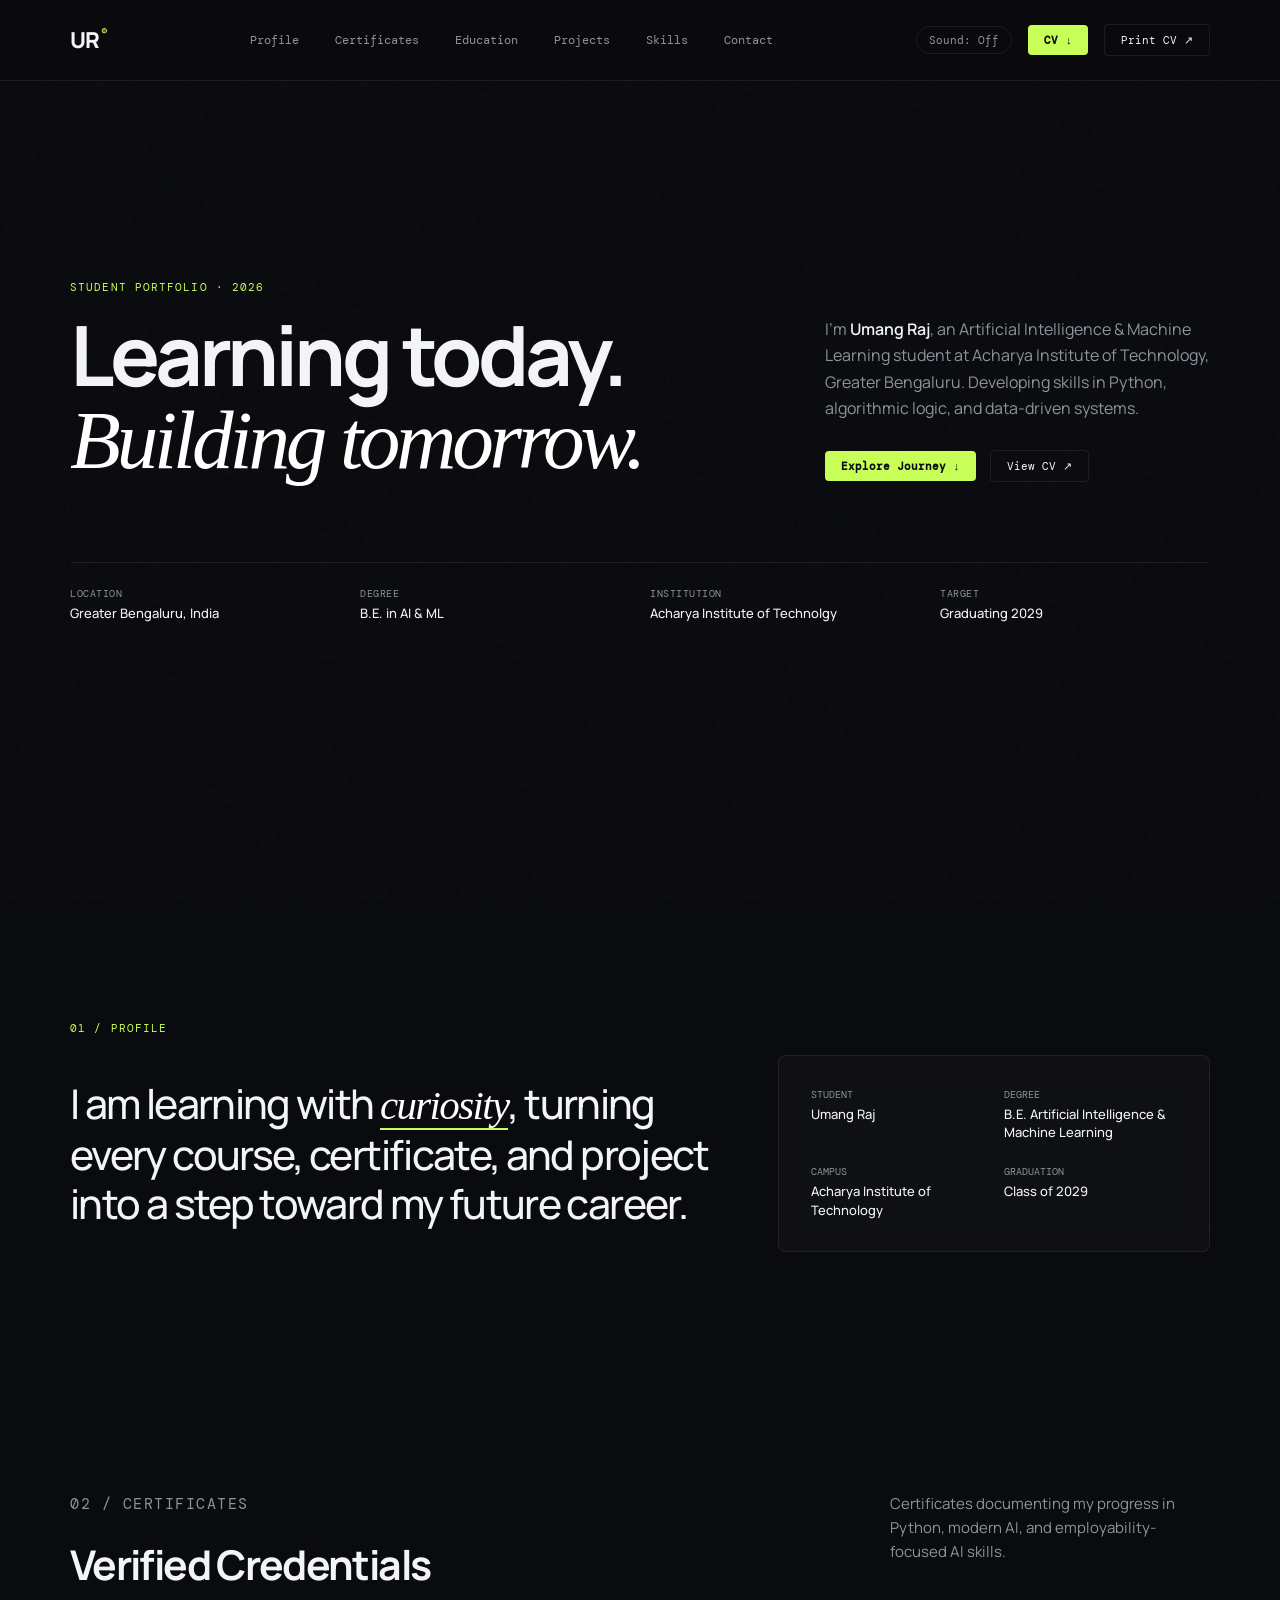
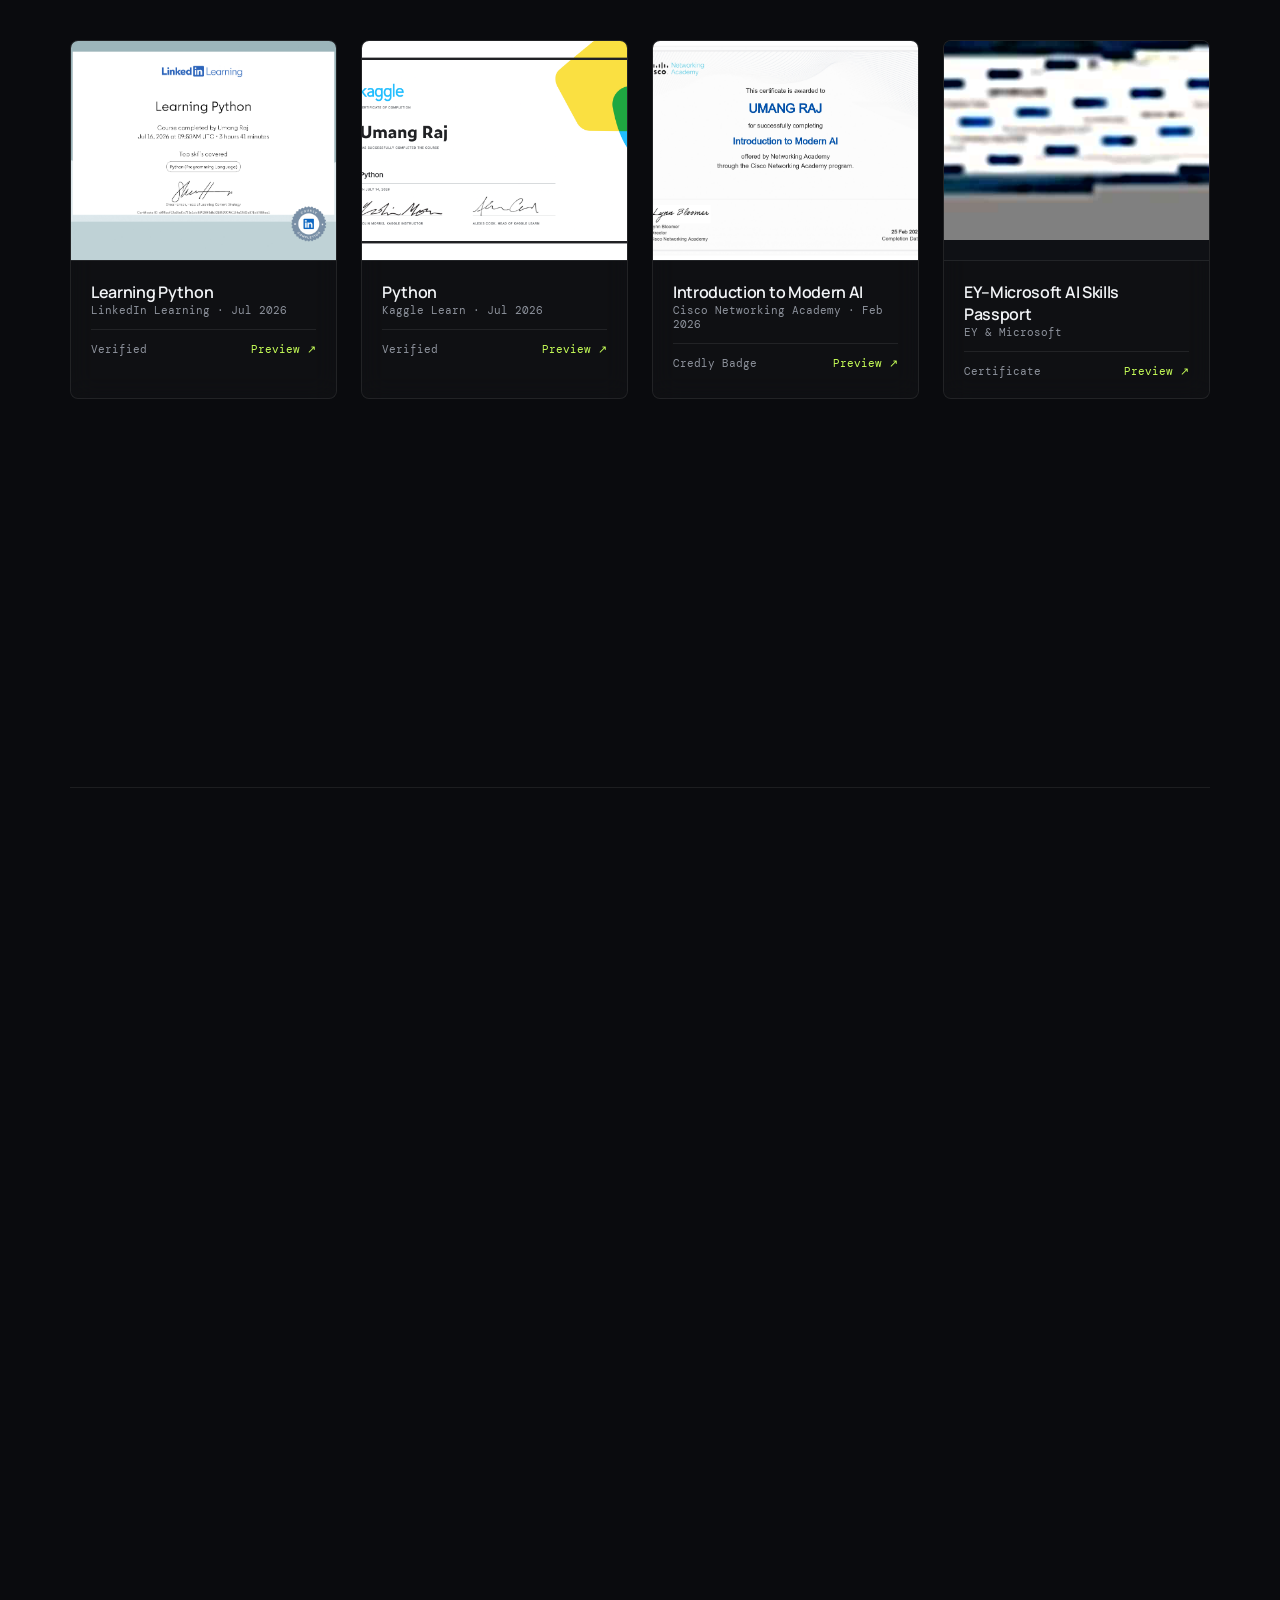
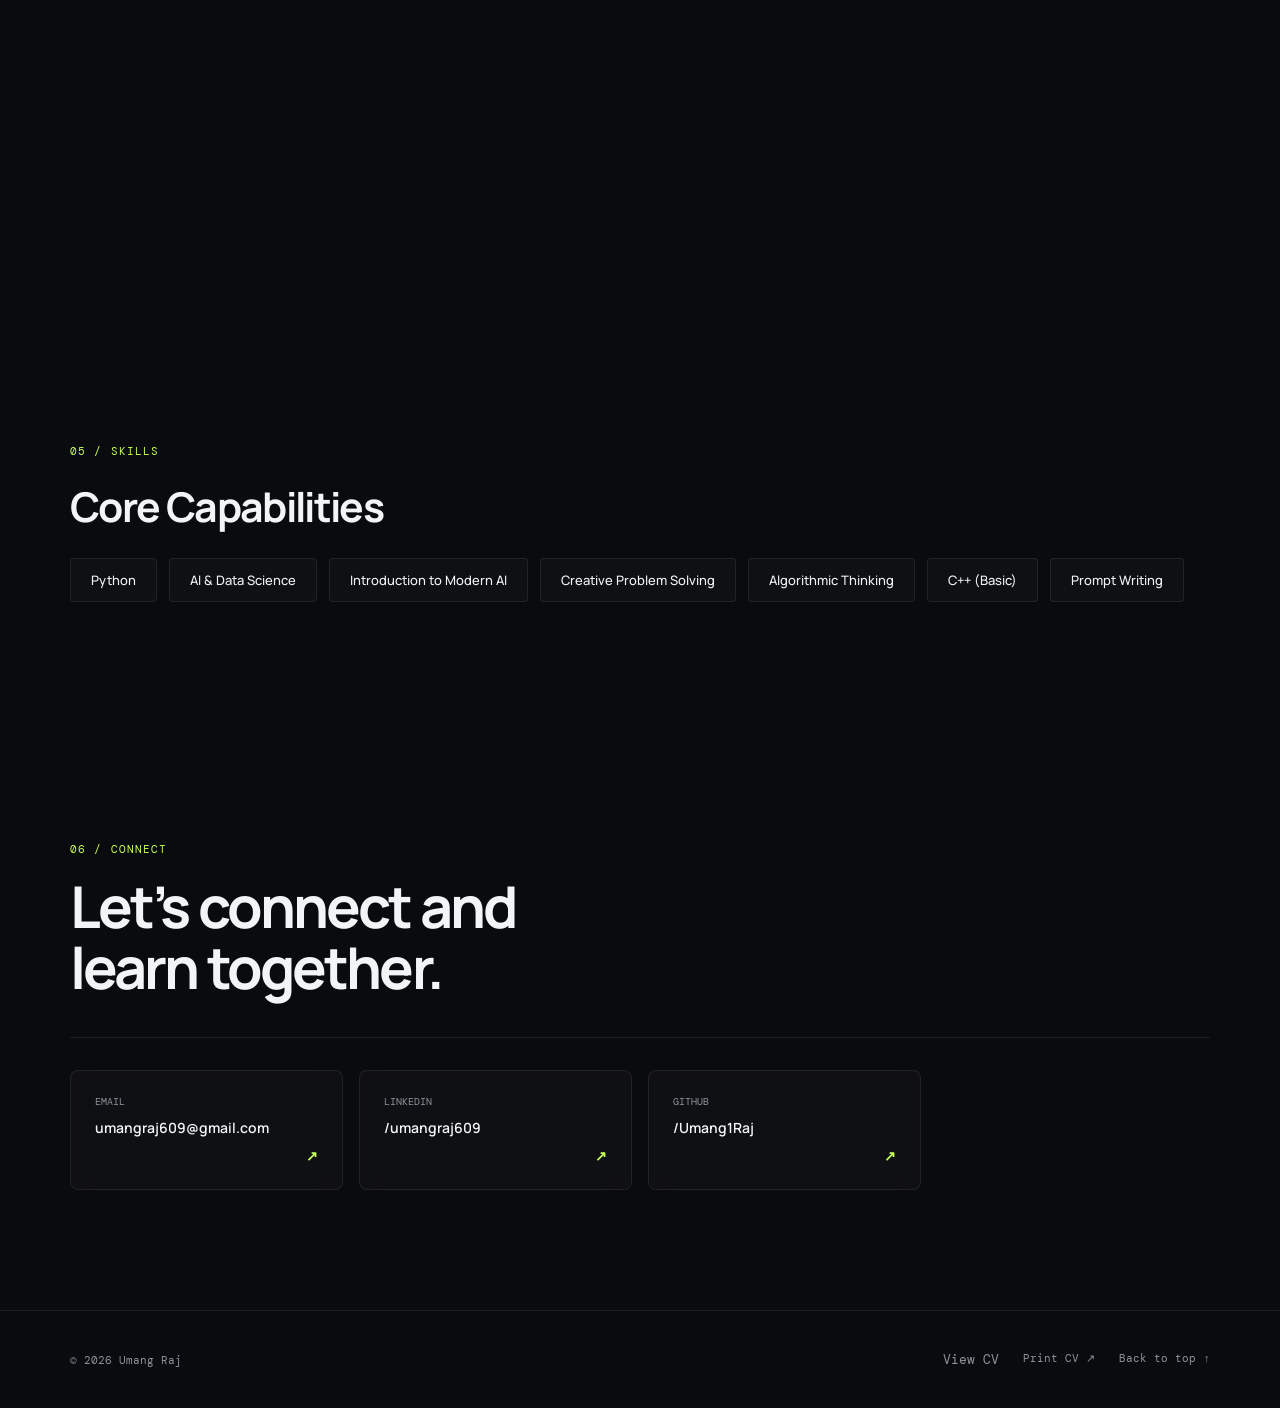
==== commit b34339a0: "Add EY-Microsoft AI Skills Passport certificate" ====
--- a/index.html
+++ b/index.html
@@ -129,7 +129,7 @@
             <h2 class="reveal">Verified Credentials</h2>
           </div>
           <p class="reveal">
-            Coursework completed to build practical competence in Python and modern AI foundations.
+            Certificates documenting my progress in Python, modern AI, and employability-focused AI skills.
           </p>
         </div>
 
@@ -180,6 +180,23 @@
               </div>
               <div class="cert-footer">
                 <span>Credly Badge</span>
+                <span class="link-inspect">Preview ↗</span>
+              </div>
+            </div>
+          </div>
+
+          <!-- Cert 4 -->
+          <div class="tilt-card cert-card reveal" data-cert-id="ey-ms-ai-passport">
+            <div class="cert-thumb">
+              <img src="assets/certificates/ey-microsoft-ai-skills-passport.jpg" alt="EY-Microsoft AI Skills Passport certificate of completion" loading="lazy" />
+            </div>
+            <div class="cert-info">
+              <div>
+                <h3>EY–Microsoft AI Skills Passport</h3>
+                <p>EY &amp; Microsoft</p>
+              </div>
+              <div class="cert-footer">
+                <span>Certificate</span>
                 <span class="link-inspect">Preview ↗</span>
               </div>
             </div>
@@ -428,6 +445,7 @@
               <p>• <strong>Learning Python</strong> — LinkedIn Learning (Jul 2026)</p>
               <p>• <strong>Python</strong> — Kaggle Learn (Jul 2026)</p>
               <p>• <strong>Introduction to Modern AI</strong> — Cisco Networking Academy (Feb 2026)</p>
+              <p>• <strong>EY–Microsoft AI Skills Passport</strong> — EY &amp; Microsoft</p>
             </div>
 
             <div class="cv-block" style="border-bottom:none;">
--- a/styles.css
+++ b/styles.css
@@ -374,7 +374,7 @@
 /* Certificates */
 .cert-grid {
   display: grid;
-  grid-template-columns: repeat(3, 1fr);
+  grid-template-columns: repeat(4, minmax(0, 1fr));
   gap: 24px;
 }
 
@@ -792,7 +792,7 @@
     gap: 36px;
   }
   .cert-grid {
-    grid-template-columns: 1fr;
+    grid-template-columns: repeat(2, minmax(0, 1fr));
   }
   .contact-channels {
     grid-template-columns: 1fr 1fr;
@@ -831,7 +831,8 @@
     padding: 20px;
     gap: 16px;
   }
-  .contact-channels {
+  .contact-channels,
+  .cert-grid {
     grid-template-columns: 1fr;
   }
   .hero-facts-row {
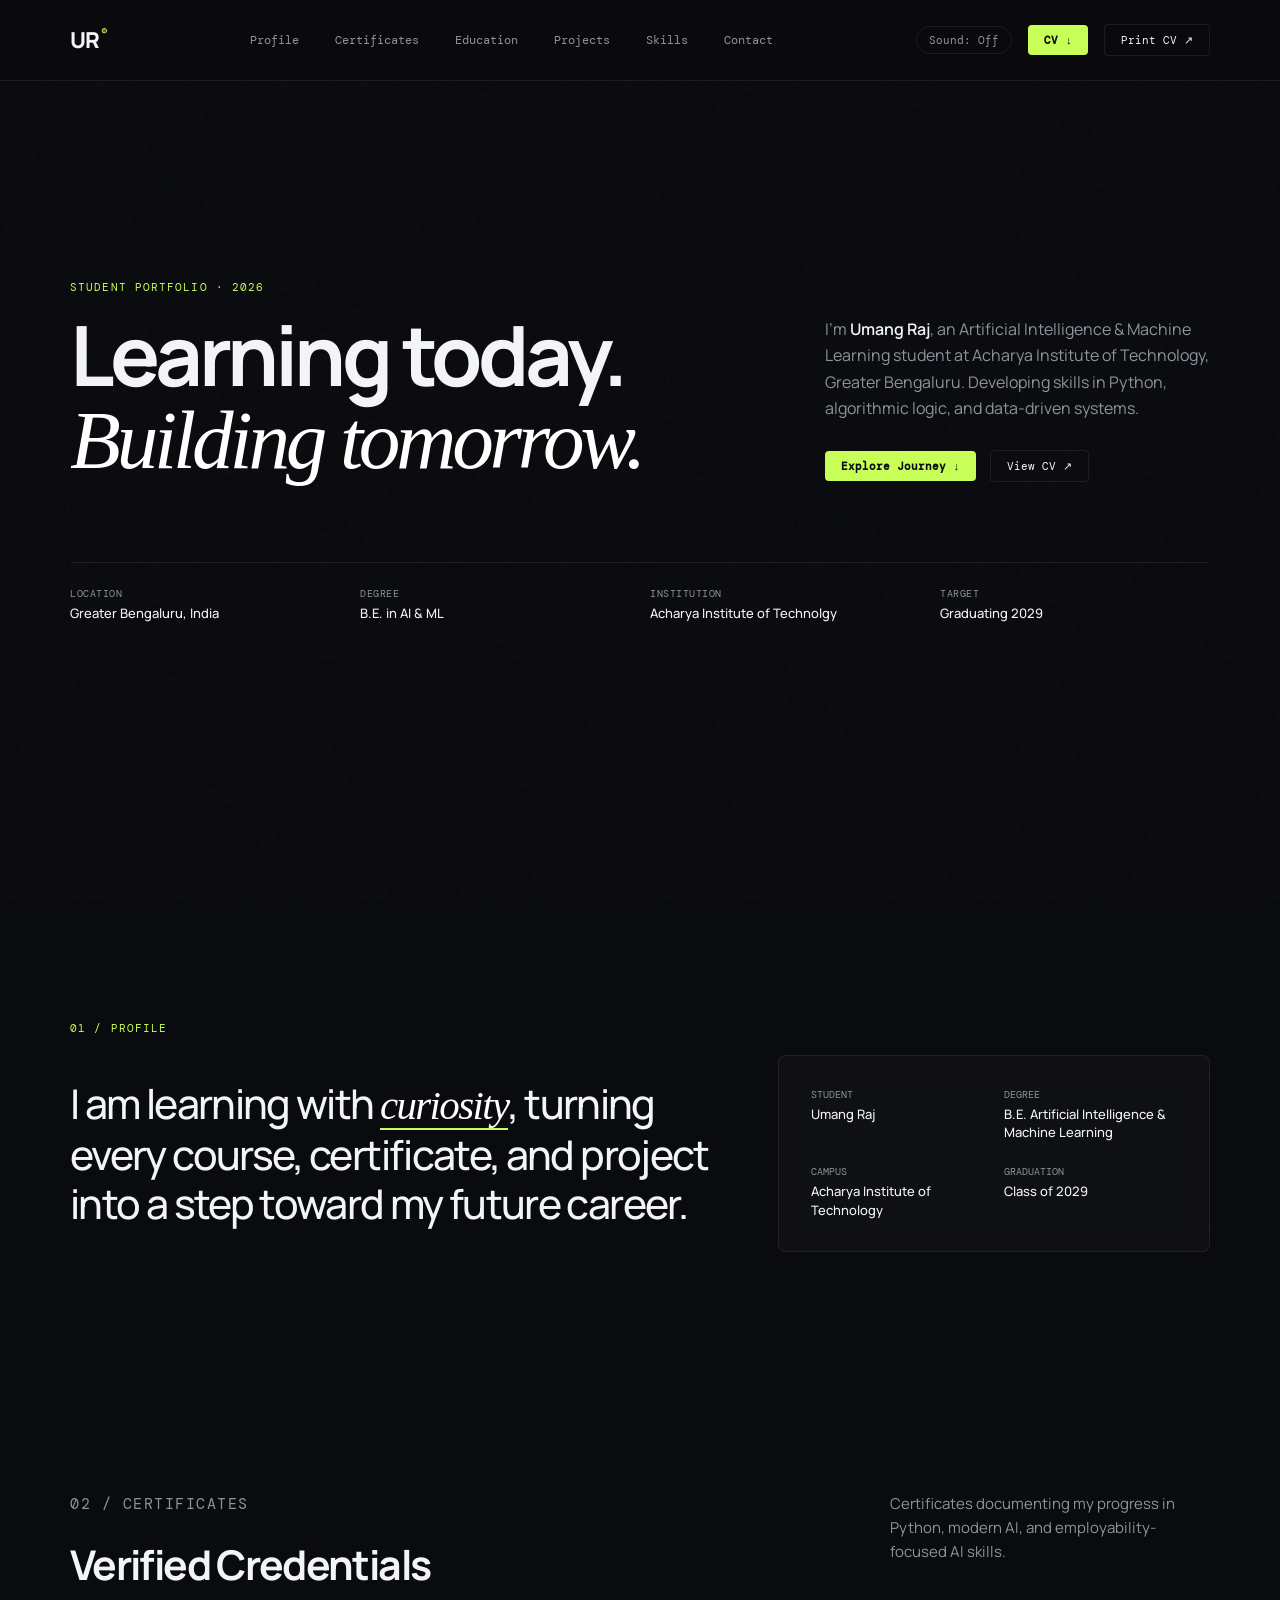
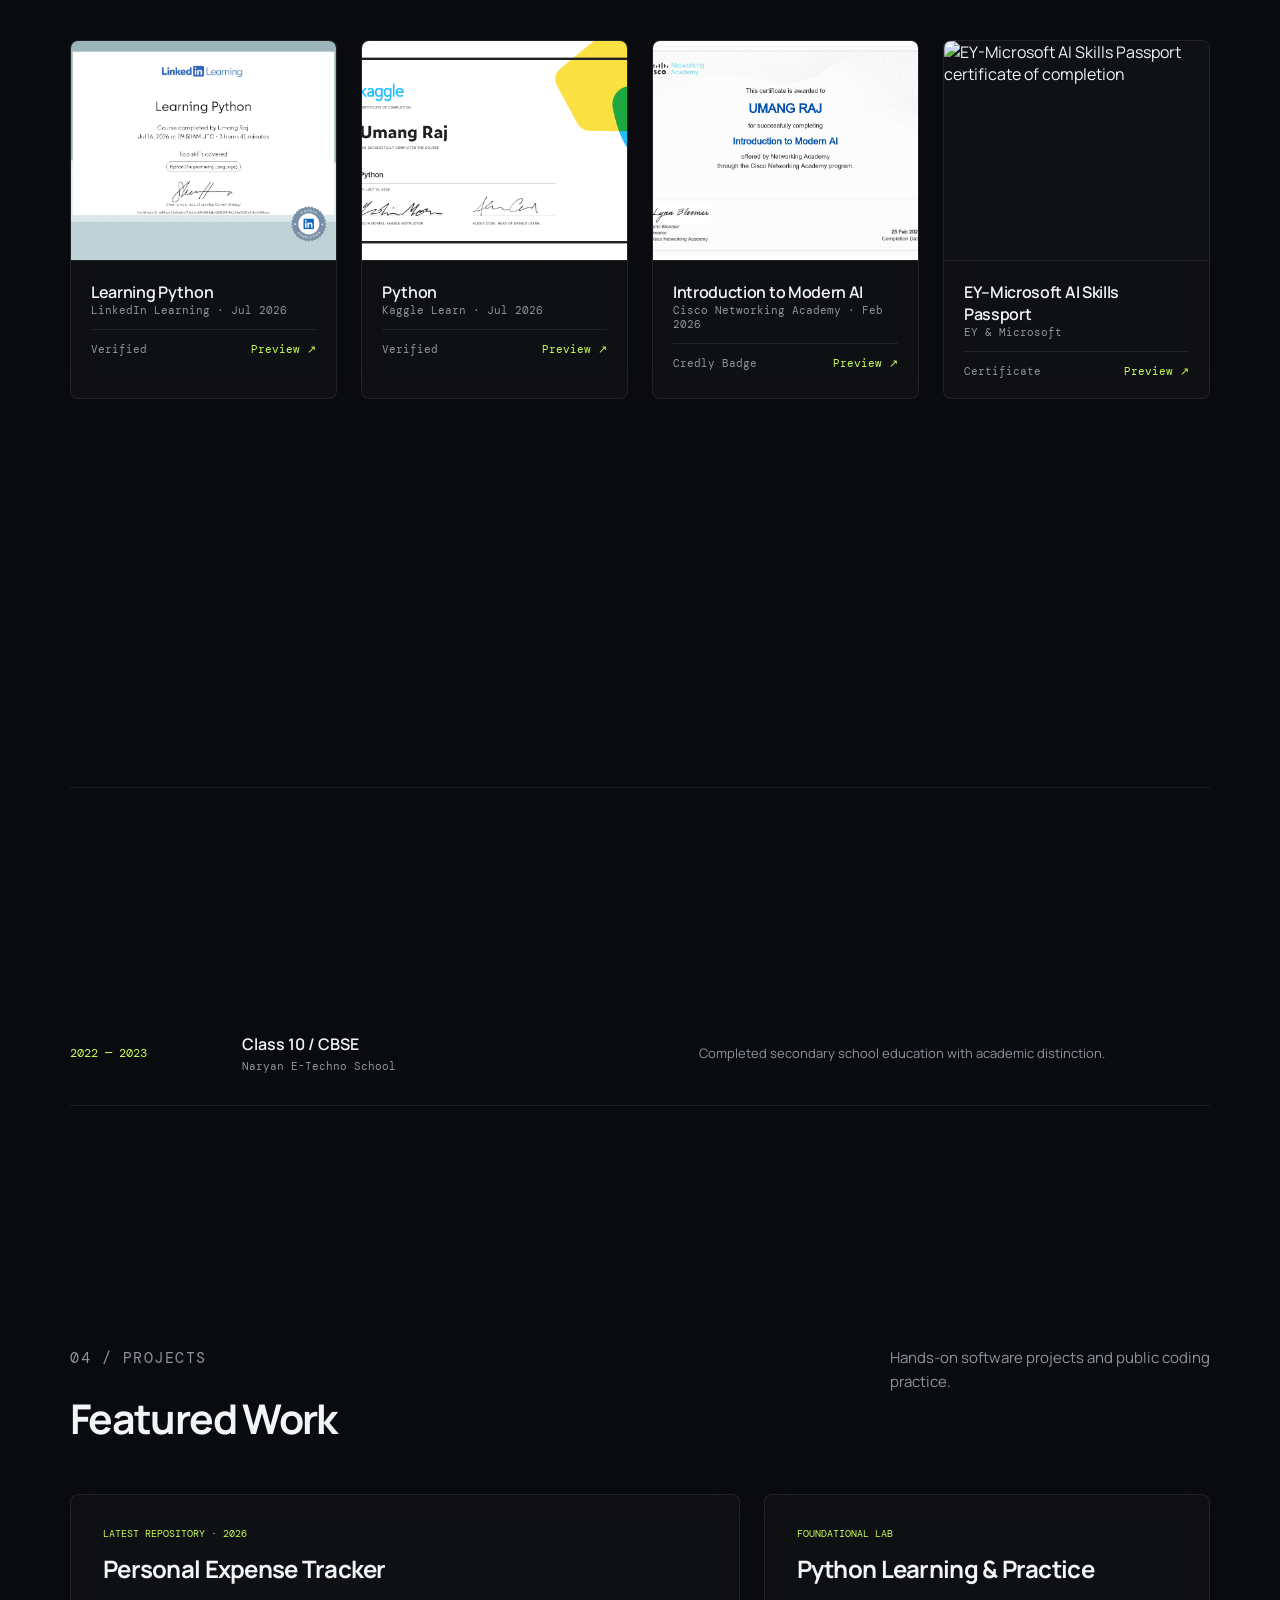
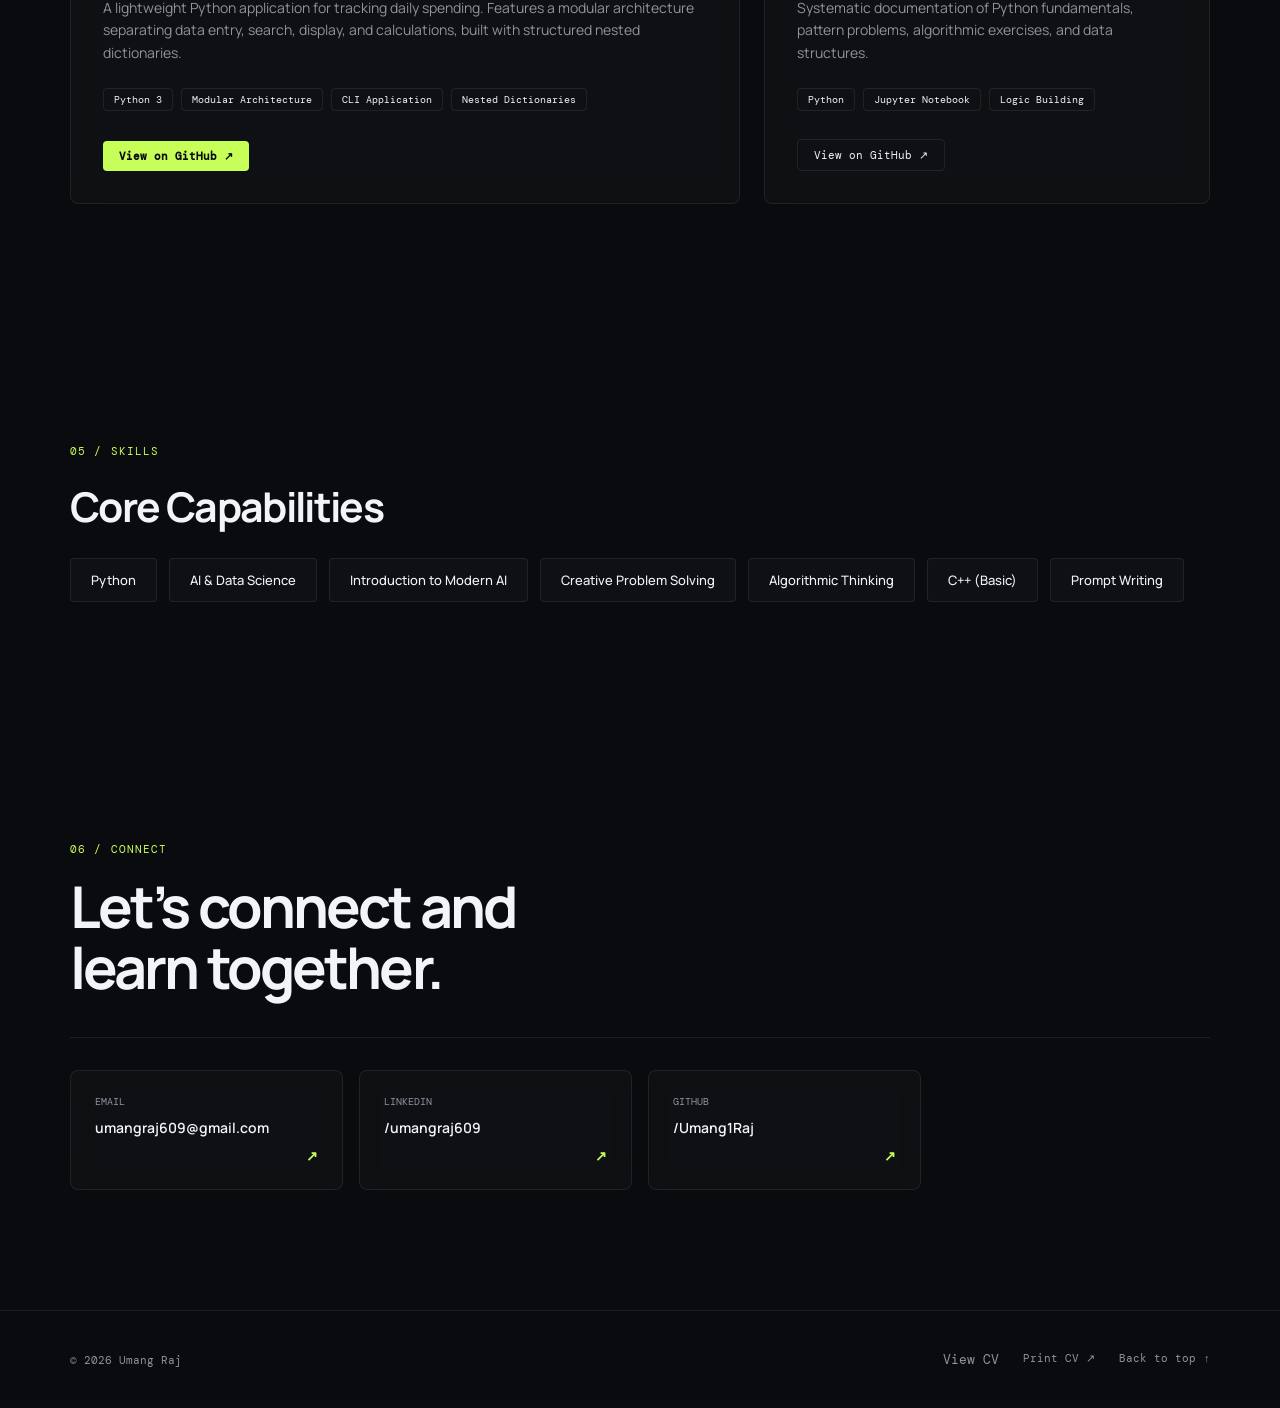
==== commit 0be48011: "Update certificate image source in index.html" ====
--- a/index.html
+++ b/index.html
@@ -188,7 +188,7 @@
           <!-- Cert 4 -->
           <div class="tilt-card cert-card reveal" data-cert-id="ey-ms-ai-passport">
             <div class="cert-thumb">
-              <img src="assets/certificates/ey-microsoft-ai-skills-passport.jpg" alt="EY-Microsoft AI Skills Passport certificate of completion" loading="lazy" />
+              <img src="Certificate_389357_34_ws5d3_page-0001.jpg" alt="EY-Microsoft AI Skills Passport certificate of completion" loading="lazy" />
             </div>
             <div class="cert-info">
               <div>
